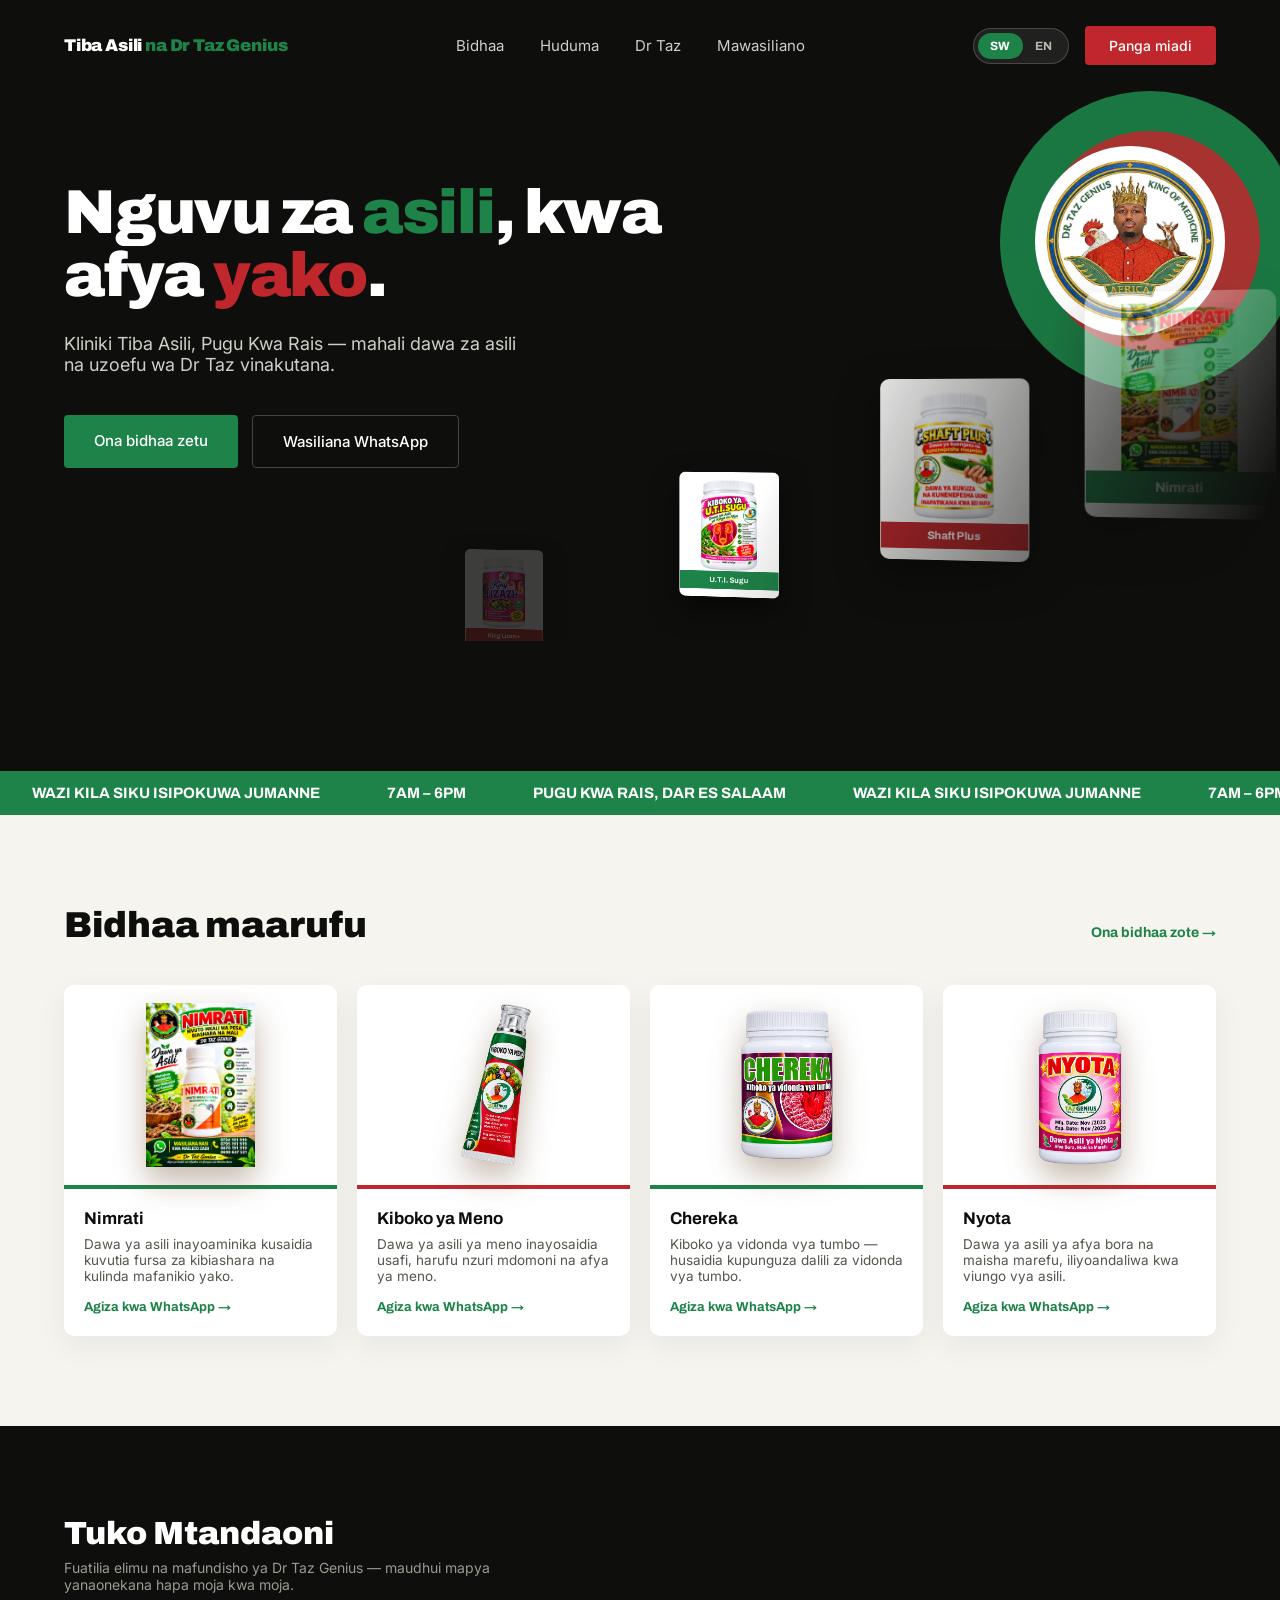
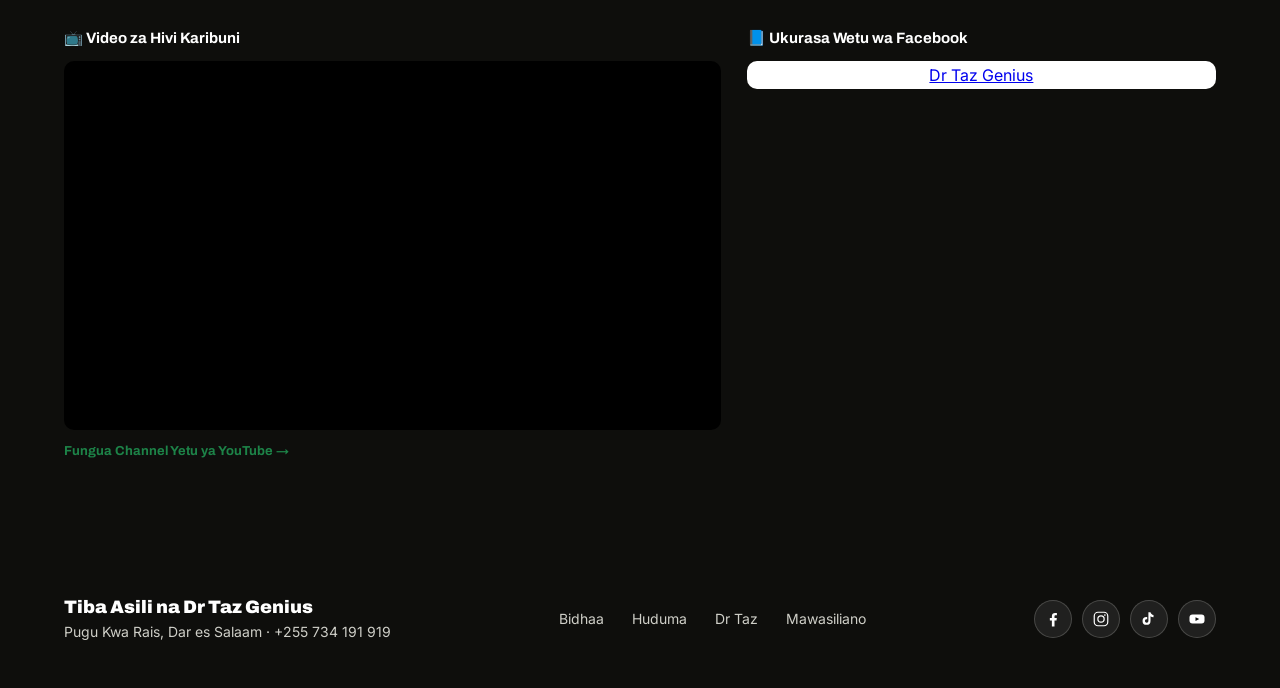
==== index.html @ a85a126b "Initial deploy: Dr Taz Genius website (5 pages, styles, product images)" ====
<!DOCTYPE html>
<html lang="en">
<head>
<meta charset="UTF-8">
<meta name="viewport" content="width=device-width, initial-scale=1.0">
<title>Dr Taz Genius — Kliniki Tiba Asili</title>
<link rel="preconnect" href="https://fonts.googleapis.com">
<link href="https://fonts.googleapis.com/css2?family=Archivo:wght@500;700;900&family=Inter:wght@400;500&display=swap" rel="stylesheet">
<link rel="stylesheet" href="style.css">
<style>

  .hero {
    background: var(--black);
    color: var(--white);
    padding: 90px 64px 110px;
    position: relative;
    overflow: hidden;
    min-height: 680px;
  }
  .hero-inner {
    max-width: 700px;
    position: relative;
    z-index: 2;
  }
  .hero h1 {
    font-family: 'Archivo', sans-serif;
    font-weight: 900;
    font-size: 62px;
    line-height: 1.02;
    letter-spacing: -0.02em;
  }
  .hero h1 .accent-green { color: var(--green); }
  .hero h1 .accent-red { color: var(--red); }
  .hero p.lede {
    font-size: 18px;
    color: #cfcfc8;
    margin: 26px 0 40px;
    max-width: 460px;
  }
  .hero-actions { display: flex; gap: 14px; }
  .hero-circle-green {
    position: absolute;
    right: -20px;
    top: 0px;
    width: 300px;
    height: 300px;
    background: var(--green);
    border-radius: 50%;
    opacity: 0.9;
    animation: headerDriftA 9s ease-in-out infinite;
  }
  .hero-circle-red {
    position: absolute;
    right: 20px;
    top: 40px;
    width: 220px;
    height: 220px;
    background: var(--red);
    border-radius: 50%;
    opacity: 0.85;
    z-index: 1;
    animation: headerDriftB 7s ease-in-out infinite;
  }
  .hero-logo {
    position: absolute;
    right: 55px;
    top: 55px;
    width: 190px;
    height: 190px;
    border-radius: 50%;
    overflow: hidden;
    z-index: 1;
    display: flex;
    align-items: center;
    justify-content: center;
    background: var(--white);
    animation: logoPulse 4.5s ease-in-out infinite;
  }
  .hero-logo img { width: 100%; height: 100%; object-fit: cover; }
  @keyframes logoPulse {
    0%, 100% { transform: scale(1); }
    50% { transform: scale(1.045); }
  }

  /* ---- coverflow product carousel: sweeps out from behind the logo ---- */
  .hero-carousel {
    position: absolute;
    z-index: 2;
    right: -40px;
    top: 90px;
    width: 92%;
    height: 460px;
    pointer-events: none;
    -webkit-mask-image: linear-gradient(115deg, black 0%, black 55%, transparent 92%);
    mask-image: linear-gradient(115deg, black 0%, black 55%, transparent 92%);
  }
  .hero-carousel__track { position: absolute; inset: 0; perspective: 1400px; pointer-events: none; }
  .p-card {
    position: absolute;
    top: 15%;
    left: 100%;
    width: 168px;
    height: 208px;
    border-radius: 10px;
    background: var(--white);
    border: 1px solid rgba(255,255,255,0.08);
    display: flex;
    flex-direction: column;
    align-items: center;
    justify-content: flex-start;
    overflow: hidden;
    box-shadow: 0 20px 46px rgba(0,0,0,0.5);
    will-change: transform, opacity;
    pointer-events: auto;
  }
  .p-card__img { width: 100%; height: 164px; object-fit: contain; padding: 10px 10px 0; }
  .p-card__label {
    width: 100%;
    font-family: 'Archivo', sans-serif;
    font-weight: 700;
    font-size: 12.5px;
    color: var(--white);
    text-align: center;
    padding: 8px 10px;
    background: var(--green);
  }
  .p-card:nth-child(even) .p-card__label { background: var(--red); }

  section.products { padding: 90px 64px; background: var(--paper); }
  .products-inner { max-width: 1200px; margin: 0 auto; }
  .products-head-row {
    display: flex;
    align-items: baseline;
    justify-content: space-between;
    margin-bottom: 40px;
  }
  section.products h2 {
    font-family: 'Archivo', sans-serif;
    font-weight: 900;
    font-size: 36px;
  }
  .view-all-link {
    font-family: 'Archivo', sans-serif;
    font-weight: 700;
    font-size: 14px;
    color: var(--green);
    text-decoration: none;
  }

  section.videos { padding: 90px 64px; background: var(--black); }
  .videos-inner { max-width: 1200px; margin: 0 auto; }
  .videos-head-row {
    display: flex;
    align-items: baseline;
    justify-content: space-between;
    margin-bottom: 36px;
    flex-wrap: wrap;
    gap: 10px;
  }
  section.videos h2 {
    font-family: 'Archivo', sans-serif;
    font-weight: 900;
    font-size: 32px;
    color: var(--white);
  }
  .videos-sub { font-size: 14px; color: #9a9a90; margin-top: 8px; max-width: 52ch; }
  .social-embed-grid {
    display: grid;
    grid-template-columns: 1.4fr 1fr;
    gap: 26px;
    align-items: start;
  }
  .social-embed-col h3 {
    font-family: 'Archivo', sans-serif;
    font-weight: 700;
    font-size: 15px;
    color: var(--white);
    margin-bottom: 14px;
    display: flex;
    align-items: center;
    gap: 8px;
  }
  .video-embed-wrap {
    position: relative;
    width: 100%;
    padding-top: 56.25%;
    border-radius: 10px;
    overflow: hidden;
    background: #000;
  }
  .video-embed-wrap iframe { position: absolute; inset: 0; width: 100%; height: 100%; border: 0; }
  .fb-embed-wrap {
    background: var(--white);
    border-radius: 10px;
    overflow: hidden;
    display: flex;
    justify-content: center;
    padding: 4px;
  }
  .video-channel-link {
    display: inline-flex;
    align-items: center;
    gap: 6px;
    font-family: 'Archivo', sans-serif;
    font-weight: 700;
    font-size: 13px;
    color: var(--green);
    text-decoration: none;
  }
  @media (max-width: 900px) {
    .social-embed-grid { grid-template-columns: 1fr; }
  }

</style>
</head>
<body>

<header>
  <div class="logo"><a href="index.html" style="color:inherit;text-decoration:none;">Tiba Asili <span>na Dr Taz Genius</span></a></div>
  <nav>
    <a href="products.html" data-i18n="navProducts">Bidhaa</a>
    <a href="services.html" data-i18n="navServices">Huduma</a>
    <a href="dr-taz.html" data-i18n="navDrTaz">Dr Taz</a>
    <a href="contact.html" data-i18n="navContact">Mawasiliano</a>
  </nav>
  <div class="header-right">
    <div class="lang-toggle" role="group" aria-label="Language">
      <button type="button" id="langSw" class="active" data-lang="sw">SW</button>
      <button type="button" id="langEn" data-lang="en">EN</button>
    </div>
    <a class="btn-book" href="contact.html" data-i18n="bookBtn">Panga miadi</a>
  </div>
</header>

<div id="fb-root"></div>
<script async defer crossorigin="anonymous" src="https://connect.facebook.net/en_US/sdk.js#xfbml=1&version=v19.0"></script>

<div class="hero">
  <div class="hero-circle-green"></div>
  <div class="hero-circle-red"></div>
  <div class="hero-logo"><img src="logo.jpg" alt="Dr Taz Genius logo"></div>
  <div class="hero-inner">
    <h1 data-i18n-html="heroTitle">Nguvu za <span class="accent-green">asili</span>, kwa afya <span class="accent-red">yako</span>.</h1>
    <p class="lede" data-i18n="heroLede">Kliniki Tiba Asili, Pugu Kwa Rais — mahali dawa za asili na uzoefu wa Dr Taz vinakutana.</p>
    <div class="hero-actions">
      <a class="btn-primary" href="products.html" data-i18n="heroPrimary">Ona bidhaa zetu</a>
      <a class="btn-outline" href="https://wa.me/255734191919" target="_blank" rel="noopener" data-i18n="heroOutline">Wasiliana WhatsApp</a>
    </div>
  </div>

  <div class="hero-carousel" id="heroCarousel">
    <div class="hero-carousel__track" id="heroCarouselTrack"></div>
  </div>
</div>

<div class="marquee">
  <span data-i18n="marqueeOpen">WAZI KILA SIKU ISIPOKUWA JUMANNE</span>
  <span>7AM – 6PM</span>
  <span>PUGU KWA RAIS, DAR ES SALAAM</span>
  <span data-i18n="marqueeOpen">WAZI KILA SIKU ISIPOKUWA JUMANNE</span>
  <span>7AM – 6PM</span>
</div>

<section class="products">
  <div class="products-inner">
    <div class="products-head-row">
      <h2 data-i18n="productsHeading">Bidhaa maarufu</h2>
      <a class="view-all-link" href="products.html" data-i18n="viewAll">Ona bidhaa zote →</a>
    </div>
    <div class="grid">
      <div class="product-tile">
        <div class="product-tile__media"><img src="nimrati.png" alt="Nimrati"></div>
        <div class="product-tile__body">
          <h3>Nimrati</h3>
          <p data-i18n="homeP1Desc">Dawa ya asili inayoaminika kusaidia kuvutia fursa za kibiashara na kulinda mafanikio yako.</p>
          <a class="order-link" href="https://wa.me/255734191919?text=Habari%2C%20ninapenda%20kuuliza%20kuhusu%20bidhaa%3A%20Nimrati" target="_blank" rel="noopener" data-i18n="orderBtn">Agiza kwa WhatsApp →</a>
        </div>
      </div>
      <div class="product-tile">
        <div class="product-tile__media"><img src="kiboko-ya-meno.png" alt="Kiboko ya Meno"></div>
        <div class="product-tile__body">
          <h3>Kiboko ya Meno</h3>
          <p data-i18n="homeP2Desc">Dawa ya asili ya meno inayosaidia usafi, harufu nzuri mdomoni na afya ya meno.</p>
          <a class="order-link" href="https://wa.me/255734191919?text=Habari%2C%20ninapenda%20kuuliza%20kuhusu%20bidhaa%3A%20Kiboko%20ya%20Meno" target="_blank" rel="noopener" data-i18n="orderBtn">Agiza kwa WhatsApp →</a>
        </div>
      </div>
      <div class="product-tile">
        <div class="product-tile__media"><img src="chereka.png" alt="Chereka"></div>
        <div class="product-tile__body">
          <h3>Chereka</h3>
          <p data-i18n="homeP3Desc">Kiboko ya vidonda vya tumbo — husaidia kupunguza dalili za vidonda vya tumbo.</p>
          <a class="order-link" href="https://wa.me/255734191919?text=Habari%2C%20ninapenda%20kuuliza%20kuhusu%20bidhaa%3A%20Chereka" target="_blank" rel="noopener" data-i18n="orderBtn">Agiza kwa WhatsApp →</a>
        </div>
      </div>
      <div class="product-tile">
        <div class="product-tile__media"><img src="nyota.png" alt="Nyota"></div>
        <div class="product-tile__body">
          <h3>Nyota</h3>
          <p data-i18n="homeP4Desc">Dawa ya asili ya afya bora na maisha marefu, iliyoandaliwa kwa viungo vya asili.</p>
          <a class="order-link" href="https://wa.me/255734191919?text=Habari%2C%20ninapenda%20kuuliza%20kuhusu%20bidhaa%3A%20Nyota" target="_blank" rel="noopener" data-i18n="orderBtn">Agiza kwa WhatsApp →</a>
        </div>
      </div>
    </div>
  </div>
</section>

<section class="videos">
  <div class="videos-inner">
    <div class="videos-head-row">
      <div>
        <h2 data-i18n="videosHeading">Tuko Mtandaoni</h2>
        <div class="videos-sub" data-i18n="videosSub">Fuatilia elimu na mafundisho ya Dr Taz Genius — maudhui mapya yanaonekana hapa moja kwa moja.</div>
      </div>
    </div>
    <div class="social-embed-grid">
      <div class="social-embed-col">
        <h3 data-i18n="videosYoutubeLabel">📺 Video za Hivi Karibuni</h3>
        <div class="video-embed-wrap">
          <iframe src="https://www.youtube.com/embed/videoseries?list=UUP5ewVcNYQH5MBKxqQzsrHQ" title="TAZ GENIUS TV — latest uploads" allow="accelerometer; autoplay; clipboard-write; encrypted-media; gyroscope; picture-in-picture" allowfullscreen loading="lazy"></iframe>
        </div>
        <a class="video-channel-link" href="https://youtube.com/@tazgeniusonlinetv-fq9ze" target="_blank" rel="noopener" data-i18n="videosChannelLink" style="margin-top:14px;">Fungua Channel Yetu ya YouTube →</a>
      </div>
      <div class="social-embed-col">
        <h3 data-i18n="videosFbLabel">📘 Ukurasa Wetu wa Facebook</h3>
        <div class="fb-embed-wrap">
          <div class="fb-page"
               data-href="https://www.facebook.com/drtazgenius"
               data-tabs="timeline"
               data-width="360"
               data-height="480"
               data-small-header="true"
               data-adapt-container-width="true"
               data-hide-cover="false"
               data-show-facepile="true">
            <blockquote cite="https://www.facebook.com/drtazgenius" class="fb-xfbml-parse-ignore">
              <a href="https://www.facebook.com/drtazgenius">Dr Taz Genius</a>
            </blockquote>
          </div>
        </div>
      </div>
    </div>
  </div>
</section>


<footer>
  <div class="foot-col">
    <div class="foot-logo">Tiba Asili na Dr Taz Genius</div>
    <div class="foot-address">Pugu Kwa Rais, Dar es Salaam · +255 734 191 919</div>
  </div>
  <nav class="foot-nav">
    <a href="products.html" data-i18n="navProducts">Bidhaa</a>
    <a href="services.html" data-i18n="navServices">Huduma</a>
    <a href="dr-taz.html" data-i18n="navDrTaz">Dr Taz</a>
    <a href="contact.html" data-i18n="navContact">Mawasiliano</a>
  </nav>
  <div class="foot-social">
    <a href="https://www.facebook.com/drtazgenius" target="_blank" rel="noopener" aria-label="facebook"><svg viewBox="0 0 24 24"><path d="M14 22v-8h2.7l.4-3.3H14V8.6c0-.95.26-1.6 1.63-1.6H17.2V4.1C16.9 4.07 15.9 4 14.7 4c-2.5 0-4.2 1.5-4.2 4.3v2.4H7.8V14h2.7v8z"/></svg></a>
    <a href="https://www.instagram.com/drtazgenius" target="_blank" rel="noopener" aria-label="instagram"><svg viewBox="0 0 24 24"><rect x="3" y="3" width="18" height="18" rx="5" fill="none" stroke="currentColor" stroke-width="1.6"/><circle cx="12" cy="12" r="4.2" fill="none" stroke="currentColor" stroke-width="1.6"/><circle cx="17.2" cy="6.8" r="1.1"/></svg></a>
    <a href="https://tiktok.com/@drtazgenius2" target="_blank" rel="noopener" aria-label="tiktok"><svg viewBox="0 0 24 24"><path d="M14 3c.4 2 2 3.4 4 3.6v3c-1.5 0-2.9-.4-4-1.2v6.1a5.3 5.3 0 1 1-5.3-5.3c.3 0 .6 0 .9.1v3.1a2.3 2.3 0 1 0 1.6 2.2V3z"/></svg></a>
    <a href="https://youtube.com/@tazgeniusonlinetv-fq9ze" target="_blank" rel="noopener" aria-label="youtube"><svg viewBox="0 0 24 24"><rect x="2" y="6" width="20" height="12" rx="4"/><path d="M10 9.5v5l5-2.5z" fill="#0E0E0C"/></svg></a>
  </div>
</footer>


<script>
(function(){
  var translations = {
    sw: {
      navProducts: 'Bidhaa',
      navServices: 'Huduma',
      navDrTaz: 'Dr Taz',
      navContact: 'Mawasiliano',
      bookBtn: 'Panga miadi',
      heroTitle: 'Nguvu za <span class="accent-green">asili</span>, kwa afya <span class="accent-red">yako</span>.',
      heroLede: 'Kliniki Tiba Asili, Pugu Kwa Rais — mahali dawa za asili na uzoefu wa Dr Taz vinakutana.',
      heroPrimary: 'Ona bidhaa zetu',
      heroOutline: 'Wasiliana WhatsApp',
      marqueeOpen: 'WAZI KILA SIKU ISIPOKUWA JUMANNE',
      productsHeading: 'Bidhaa maarufu',
      viewAll: 'Ona bidhaa zote →',
      homeP1Desc: 'Dawa ya asili inayoaminika kusaidia kuvutia fursa za kibiashara na kulinda mafanikio yako.',
      homeP2Desc: 'Dawa ya asili ya meno inayosaidia usafi, harufu nzuri mdomoni na afya ya meno.',
      homeP3Desc: 'Kiboko ya vidonda vya tumbo — husaidia kupunguza dalili za vidonda vya tumbo.',
      homeP4Desc: 'Dawa ya asili ya afya bora na maisha marefu, iliyoandaliwa kwa viungo vya asili.',
      orderBtn: 'Agiza kwa WhatsApp →',
      videosHeading: 'Tuko Mtandaoni',
      videosSub: 'Fuatilia elimu na mafundisho ya Dr Taz Genius — maudhui mapya yanaonekana hapa moja kwa moja.',
      videosYoutubeLabel: '📺 Video za Hivi Karibuni',
      videosFbLabel: '📘 Ukurasa Wetu wa Facebook',
      videosChannelLink: 'Fungua Channel Yetu ya YouTube →'
    },
    en: {
      navProducts: 'Products',
      navServices: 'Services',
      navDrTaz: 'Dr Taz',
      navContact: 'Contact',
      bookBtn: 'Book Appointment',
      heroTitle: 'The power of <span class="accent-green">nature</span>, for your <span class="accent-red">health</span>.',
      heroLede: "Kliniki Tiba Asili, Pugu Kwa Rais — where natural remedies meet Dr Taz's expertise.",
      heroPrimary: 'View Our Products',
      heroOutline: 'Chat on WhatsApp',
      marqueeOpen: 'OPEN DAILY EXCEPT TUESDAY',
      productsHeading: 'Popular Products',
      viewAll: 'View all products →',
      homeP1Desc: "A traditional remedy believed to help attract business opportunities and protect what you've built.",
      homeP2Desc: 'A natural dental gel that helps with cleanliness, fresh breath, and dental health.',
      homeP3Desc: 'Helps relieve stomach ulcer symptoms.',
      homeP4Desc: 'A natural wellness remedy for good health and longevity, prepared from traditional ingredients.',
      orderBtn: 'Order via WhatsApp →',
      videosHeading: 'Follow Us Online',
      videosSub: "Follow Dr Taz Genius's teachings and health tips — new content appears here automatically.",
      videosYoutubeLabel: '📺 Latest Videos',
      videosFbLabel: '📘 Our Facebook Page',
      videosChannelLink: 'Visit our YouTube channel →'
    }
  };

  var textNodes = document.querySelectorAll('[data-i18n]');
  var htmlNodes = document.querySelectorAll('[data-i18n-html]');
  var placeholderNodes = document.querySelectorAll('[data-i18n-placeholder]');
  var btnSw = document.getElementById('langSw');
  var btnEn = document.getElementById('langEn');

  function setLang(lang){
    var dict = translations[lang];
    textNodes.forEach(function(el){
      var key = el.getAttribute('data-i18n');
      if (dict[key] !== undefined) el.textContent = dict[key];
    });
    htmlNodes.forEach(function(el){
      var key = el.getAttribute('data-i18n-html');
      if (dict[key] !== undefined) el.innerHTML = dict[key];
    });
    placeholderNodes.forEach(function(el){
      var key = el.getAttribute('data-i18n-placeholder');
      if (dict[key] !== undefined) el.setAttribute('placeholder', dict[key]);
    });
    btnSw.classList.toggle('active', lang === 'sw');
    btnEn.classList.toggle('active', lang === 'en');
    document.documentElement.lang = lang;
    try { localStorage.setItem('tazgenius-lang', lang); } catch(e){}
  }

  btnSw.addEventListener('click', function(){ setLang('sw'); });
  btnEn.addEventListener('click', function(){ setLang('en'); });

  var saved = 'sw';
  try { saved = localStorage.getItem('tazgenius-lang') || 'sw'; } catch(e){}
  setLang(saved);
})();

(function(){
  var track = document.getElementById('heroCarouselTrack');
  var carousel = document.getElementById('heroCarousel');
  if (!track || !carousel) return;

  var products = [
    { img: 'nimrati.png',     label: 'Nimrati' },
    { img: 'shaft-plus.png',  label: 'Shaft Plus' },
    { img: 'uti-sugu.png',    label: 'U.T.I. Sugu' },
    { img: 'king-lizazi.png', label: 'King Lizazi+' }
  ];

  var N = products.length;
  var cards = products.map(function(p, i){
    var el = document.createElement('div');
    el.className = 'p-card';
    el.innerHTML = '<img class="p-card__img" src="' + p.img + '" alt="' + p.label + '"><div class="p-card__label">' + p.label + '</div>';
    track.appendChild(el);
    return { el: el, t: i / N };
  });

  function layout(t){
    var spreadPx = Math.min(carousel.clientWidth * 0.95, 900);
    var dropPx = 260;
    var baseOffsetX = -50;
    var translateX = baseOffsetX - t * spreadPx;
    var translateY = t * dropPx;
    var peak = 0.15, width = 0.45;
    var scale = 0.45 + 0.65 * Math.exp(-Math.pow((t - peak) / width, 2));
    var fadeIn = Math.min(1, t / 0.08);
    var fadeOut = t < 0.72 ? 1 : Math.max(0, 1 - (t - 0.72) / 0.28);
    var opacity = fadeIn * fadeOut;
    var z = Math.round(scale * 1000);
    var rotateY = -18 + t * 14;
    return { translateX: translateX, translateY: translateY, scale: scale, opacity: opacity, z: z, rotateY: rotateY };
  }

  var running = true;
  var last = performance.now();
  var speed = 0.00009;
  var prefersReduced = window.matchMedia('(prefers-reduced-motion: reduce)').matches;

  function frame(now){
    var dt = now - last;
    last = now;
    if (running && !prefersReduced){
      cards.forEach(function(c){ c.t = (c.t + speed * dt) % 1; });
    }
    cards.forEach(function(c){
      var s = layout(c.t);
      c.el.style.transform = 'translate(' + s.translateX + 'px, ' + s.translateY + 'px) scale(' + s.scale + ') rotateY(' + s.rotateY + 'deg)';
      c.el.style.opacity = s.opacity.toFixed(3);
      c.el.style.zIndex = s.z;
    });
    requestAnimationFrame(frame);
  }
  requestAnimationFrame(frame);

  track.addEventListener('mouseenter', function(){ running = false; });
  track.addEventListener('mouseleave', function(){ running = true; });

  var dragging = false, startX = 0, startTs = [];
  track.addEventListener('pointerdown', function(e){
    dragging = true; running = false; startX = e.clientX;
    startTs = cards.map(function(c){ return c.t; });
    track.setPointerCapture(e.pointerId);
  });
  track.addEventListener('pointermove', function(e){
    if (!dragging) return;
    var dx = e.clientX - startX;
    var spreadPx = Math.min(carousel.clientWidth * 0.95, 900);
    var dt = -(dx / spreadPx);
    cards.forEach(function(c, i){ c.t = ((startTs[i] + dt) % 1 + 1) % 1; });
  });
  ['pointerup', 'pointerleave', 'pointercancel'].forEach(function(evt){
    track.addEventListener(evt, function(){ dragging = false; running = true; });
  });
})();

</script>

</body>
</html>
---- style.css ----
:root {
    --black: #0E0E0C;
    --white: #FFFFFF;
    --green: #1D8348;
    --red: #C0272D;
    --paper: #F5F4EF;
  }
  * { box-sizing: border-box; margin: 0; padding: 0; }
  body {
    background: var(--white);
    color: var(--black);
    font-family: 'Inter', sans-serif;
  }
  header {
    display: flex;
    justify-content: space-between;
    align-items: center;
    padding: 26px 64px;
    background: var(--black);
  }
  .logo {
    font-family: 'Archivo', sans-serif;
    font-weight: 900;
    font-size: 17px;
    color: var(--white);
    letter-spacing: -0.01em;
    white-space: nowrap;
  }
  .logo span { color: var(--green); }
  nav { display: flex; gap: 36px; }
  nav a { color: #cfcfc8; text-decoration: none; font-size: 15px; }
  nav a.active { color: var(--white); }
  .btn-book {
    background: var(--red);
    color: var(--white);
    padding: 11px 24px;
    border-radius: 4px;
    text-decoration: none;
    font-size: 14px;
    font-weight: 500;
  }
  .header-right { display: flex; align-items: center; gap: 16px; }
  .lang-toggle {
    display: flex;
    align-items: center;
    background: rgba(255,255,255,0.08);
    border: 1px solid rgba(255,255,255,0.18);
    border-radius: 100px;
    padding: 4px;
    font-family: 'Archivo', sans-serif;
    font-weight: 700;
    font-size: 12px;
  }
  .lang-toggle button {
    border: none;
    background: transparent;
    color: #b9b9b0;
    padding: 6px 12px;
    border-radius: 100px;
    cursor: pointer;
    font-family: inherit;
    font-weight: 700;
    font-size: 12px;
    letter-spacing: 0.02em;
  }
  .lang-toggle button.active {
    background: var(--green);
    color: var(--white);
  }
  .btn-primary {
    background: var(--green);
    color: var(--white);
    padding: 16px 30px;
    border-radius: 4px;
    text-decoration: none;
    font-size: 15px;
    font-weight: 500;
    display: inline-block;
    border: none;
    cursor: pointer;
    font-family: inherit;
  }
  .btn-outline {
    border: 1.5px solid #444;
    color: var(--white);
    padding: 16px 30px;
    border-radius: 4px;
    text-decoration: none;
    font-size: 15px;
    font-weight: 500;
    display: inline-block;
  }
  .page-header {
    background: var(--black);
    color: var(--white);
    padding: 70px 64px 60px;
    position: relative;
    overflow: hidden;
  }
  .page-header::after {
    content: '';
    position: absolute;
    right: -60px;
    top: -60px;
    width: 260px;
    height: 260px;
    border-radius: 50%;
    background: var(--green);
    opacity: 0.85;
    animation: headerDriftA 9s ease-in-out infinite;
  }
  .page-header::before {
    content: '';
    position: absolute;
    right: 40px;
    top: 20px;
    width: 180px;
    height: 180px;
    border-radius: 50%;
    background: var(--red);
    opacity: 0.9;
    z-index: 1;
    animation: headerDriftB 7s ease-in-out infinite;
  }
  @keyframes headerDriftA {
    0%, 100% { transform: translate(0,0) scale(1); }
    50% { transform: translate(-24px, 18px) scale(1.08); }
  }
  @keyframes headerDriftB {
    0%, 100% { transform: translate(0,0) scale(1); }
    50% { transform: translate(18px, -14px) scale(0.92); }
  }
  .page-header-logo-badge {
    position: absolute;
    right: 40px;
    top: 20px;
    width: 180px;
    height: 180px;
    border-radius: 50%;
    overflow: hidden;
    z-index: 2;
    border: 3px solid rgba(255,255,255,0.18);
    animation: headerDriftB 7s ease-in-out infinite;
  }
  .page-header-logo-badge img {
    width: 100%;
    height: 100%;
    object-fit: cover;
  }
  .page-header-inner { position: relative; z-index: 2; max-width: 640px; }
  .page-eyebrow {
    font-family: 'Archivo', sans-serif;
    font-weight: 700;
    font-size: 13px;
    letter-spacing: 0.08em;
    color: #8fd6ab;
    margin-bottom: 14px;
    text-transform: uppercase;
  }
  .page-header h1 {
    font-family: 'Archivo', sans-serif;
    font-weight: 900;
    font-size: 44px;
    line-height: 1.05;
    letter-spacing: -0.01em;
    margin-bottom: 18px;
  }
  .page-header p {
    font-size: 17px;
    color: #cfcfc8;
    max-width: 46ch;
  }
  .marquee {
    background: var(--green);
    color: var(--white);
    padding: 14px 0;
    overflow: hidden;
    white-space: nowrap;
    font-family: 'Archivo', sans-serif;
    font-weight: 700;
    font-size: 15px;
  }
  .marquee span { padding: 0 32px; }
  footer {
    background: var(--black);
    color: var(--white);
    padding: 48px 64px;
    display: flex;
    justify-content: space-between;
    align-items: center;
    font-size: 14px;
    flex-wrap: wrap;
    gap: 20px;
  }
  footer .foot-logo { font-family: 'Archivo', sans-serif; font-weight: 900; font-size: 18px; margin-bottom: 6px; }
  footer .foot-address { color: #cfcfc8; }
  .foot-nav { display: flex; gap: 28px; }
  .foot-nav a { color: #cfcfc8; text-decoration: none; font-size: 14px; }
  .foot-nav a:hover { color: var(--white); }
  .foot-social { display: flex; gap: 10px; }
  .foot-social a {
    width: 38px;
    height: 38px;
    border-radius: 50%;
    background: rgba(255,255,255,0.08);
    border: 1px solid rgba(255,255,255,0.18);
    display: flex;
    align-items: center;
    justify-content: center;
    color: var(--white);
    text-decoration: none;
  }
  .foot-social a:hover { background: var(--green); border-color: var(--green); }
  .foot-social svg { width: 18px; height: 18px; fill: currentColor; }
  .grid {
    display: grid;
    grid-template-columns: repeat(4, 1fr);
    gap: 20px;
  }
  .card {
    background: var(--white);
    border-radius: 8px;
    padding: 28px 22px;
    border-left: 5px solid var(--green);
  }
  .card:nth-child(even) { border-left-color: var(--red); }
  .card h3 {
    font-family: 'Archivo', sans-serif;
    font-weight: 700;
    font-size: 18px;
    margin-bottom: 10px;
  }
  .card p { font-size: 14px; color: #55554d; }
  .product-tile {
    background: var(--white);
    border-radius: 10px;
    overflow: hidden;
    box-shadow: 0 10px 30px rgba(0,0,0,0.06);
    display: flex;
    flex-direction: column;
    position: relative;
    cursor: pointer;
    transition: transform 0.28s cubic-bezier(.2,.8,.2,1), box-shadow 0.28s ease;
    will-change: transform;
  }
  .product-tile:hover,
  .product-tile:focus-within {
    transform: scale(1.08) translateY(-6px);
    box-shadow: 0 26px 50px rgba(0,0,0,0.22);
    z-index: 20;
  }
  .product-tile__media {
    height: 200px;
    display: flex;
    align-items: center;
    justify-content: center;
    background: var(--white);
    padding: 18px;
  }
  .product-tile__media img {
    max-width: 100%;
    max-height: 100%;
    object-fit: contain;
    transition: transform 0.28s ease, filter 0.28s ease;
    filter: drop-shadow(0 14px 16px rgba(101, 67, 33, 0.38));
  }
  .product-tile:hover .product-tile__media img {
    transform: scale(1.06);
    filter: drop-shadow(0 20px 22px rgba(101, 67, 33, 0.48));
  }
  .product-tile__media--icon { background: var(--paper); }
  .product-tile__icon {
    width: 72px;
    height: 72px;
    border-radius: 50%;
    background: var(--green);
    color: var(--white);
    display: flex;
    align-items: center;
    justify-content: center;
    font-family: 'Archivo', sans-serif;
    font-weight: 900;
    font-size: 26px;
  }
  .product-tile:nth-child(even) .product-tile__icon { background: var(--red); }
  .product-tile__body {
    padding: 20px 20px 22px;
    border-top: 4px solid var(--green);
    flex: 1;
    display: flex;
    flex-direction: column;
  }
  .product-tile:nth-child(even) .product-tile__body { border-top-color: var(--red); }
  .product-tile h3 {
    font-family: 'Archivo', sans-serif;
    font-weight: 700;
    font-size: 17px;
    margin-bottom: 8px;
  }
  .product-tile p {
    font-size: 13.5px;
    color: #55554d;
    margin-bottom: 16px;
    flex: 1;
  }
  .order-link {
    display: inline-flex;
    align-items: center;
    gap: 6px;
    font-family: 'Archivo', sans-serif;
    font-size: 13px;
    font-weight: 700;
    color: var(--green);
    text-decoration: none;
  }
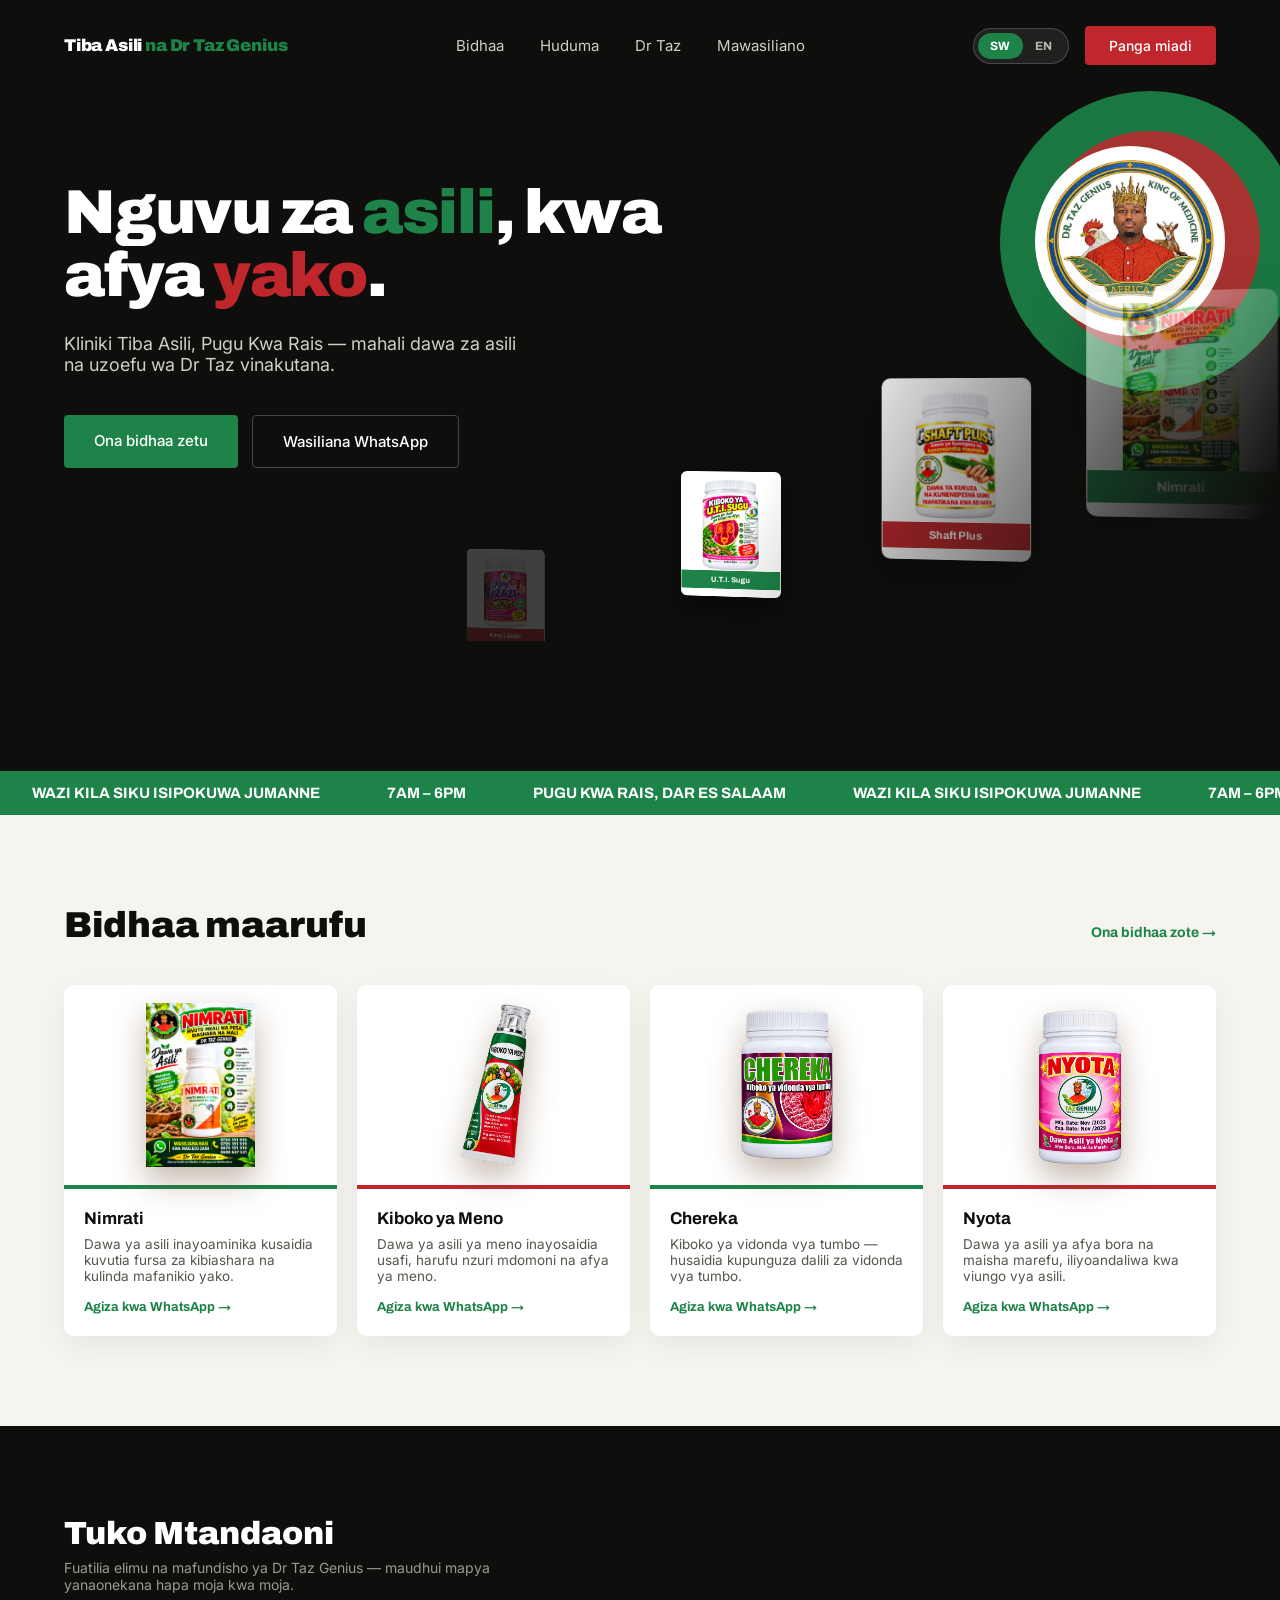
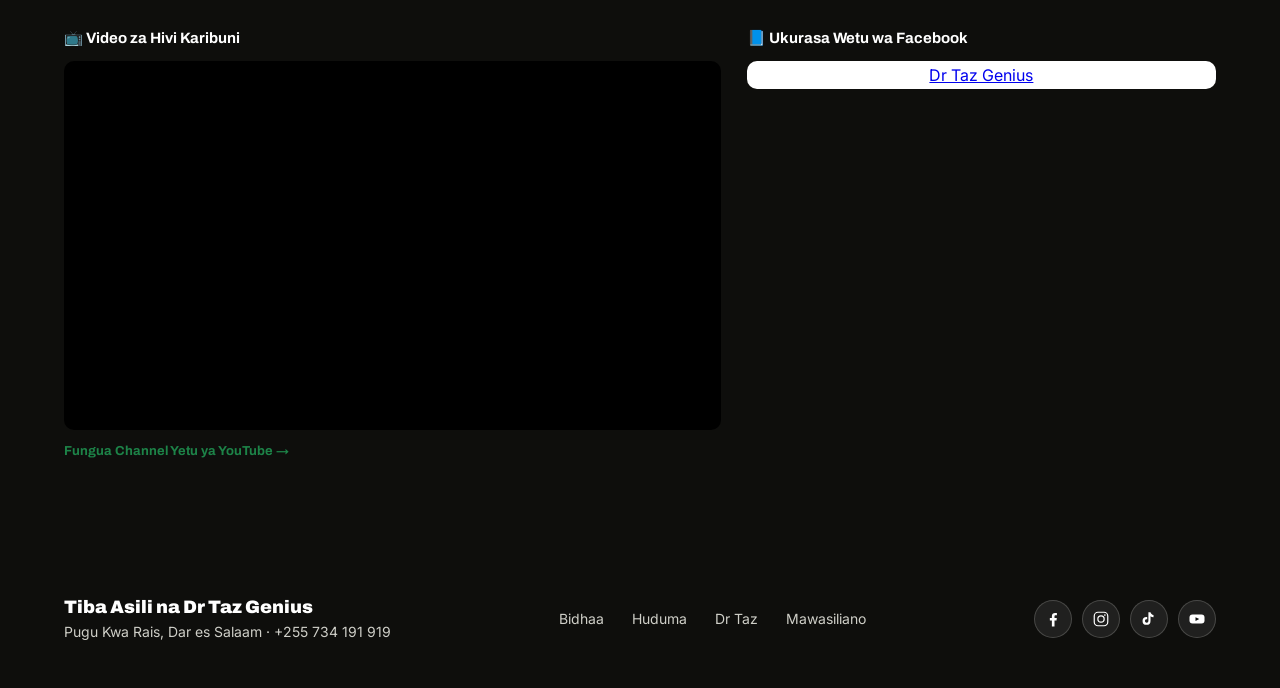
==== commit 93344d96: "Add favicon set and logo badge on products page hero" ====
--- a/index.html
+++ b/index.html
@@ -4,6 +4,13 @@
 <meta charset="UTF-8">
 <meta name="viewport" content="width=device-width, initial-scale=1.0">
 <title>Dr Taz Genius — Kliniki Tiba Asili</title>
+<link rel="icon" type="image/png" sizes="32x32" href="favicon-32x32.png">
+<link rel="icon" type="image/png" sizes="16x16" href="favicon-16x16.png">
+<link rel="icon" type="image/png" sizes="192x192" href="favicon-192.png">
+<link rel="apple-touch-icon" sizes="180x180" href="apple-touch-icon.png">
+<link rel="shortcut icon" href="favicon.ico">
+<link rel="icon" type="image/png" href="favicon.png">
+<link rel="apple-touch-icon" href="favicon.png">
 <link rel="preconnect" href="https://fonts.googleapis.com">
 <link href="https://fonts.googleapis.com/css2?family=Archivo:wght@500;700;900&family=Inter:wght@400;500&display=swap" rel="stylesheet">
 <link rel="stylesheet" href="style.css">
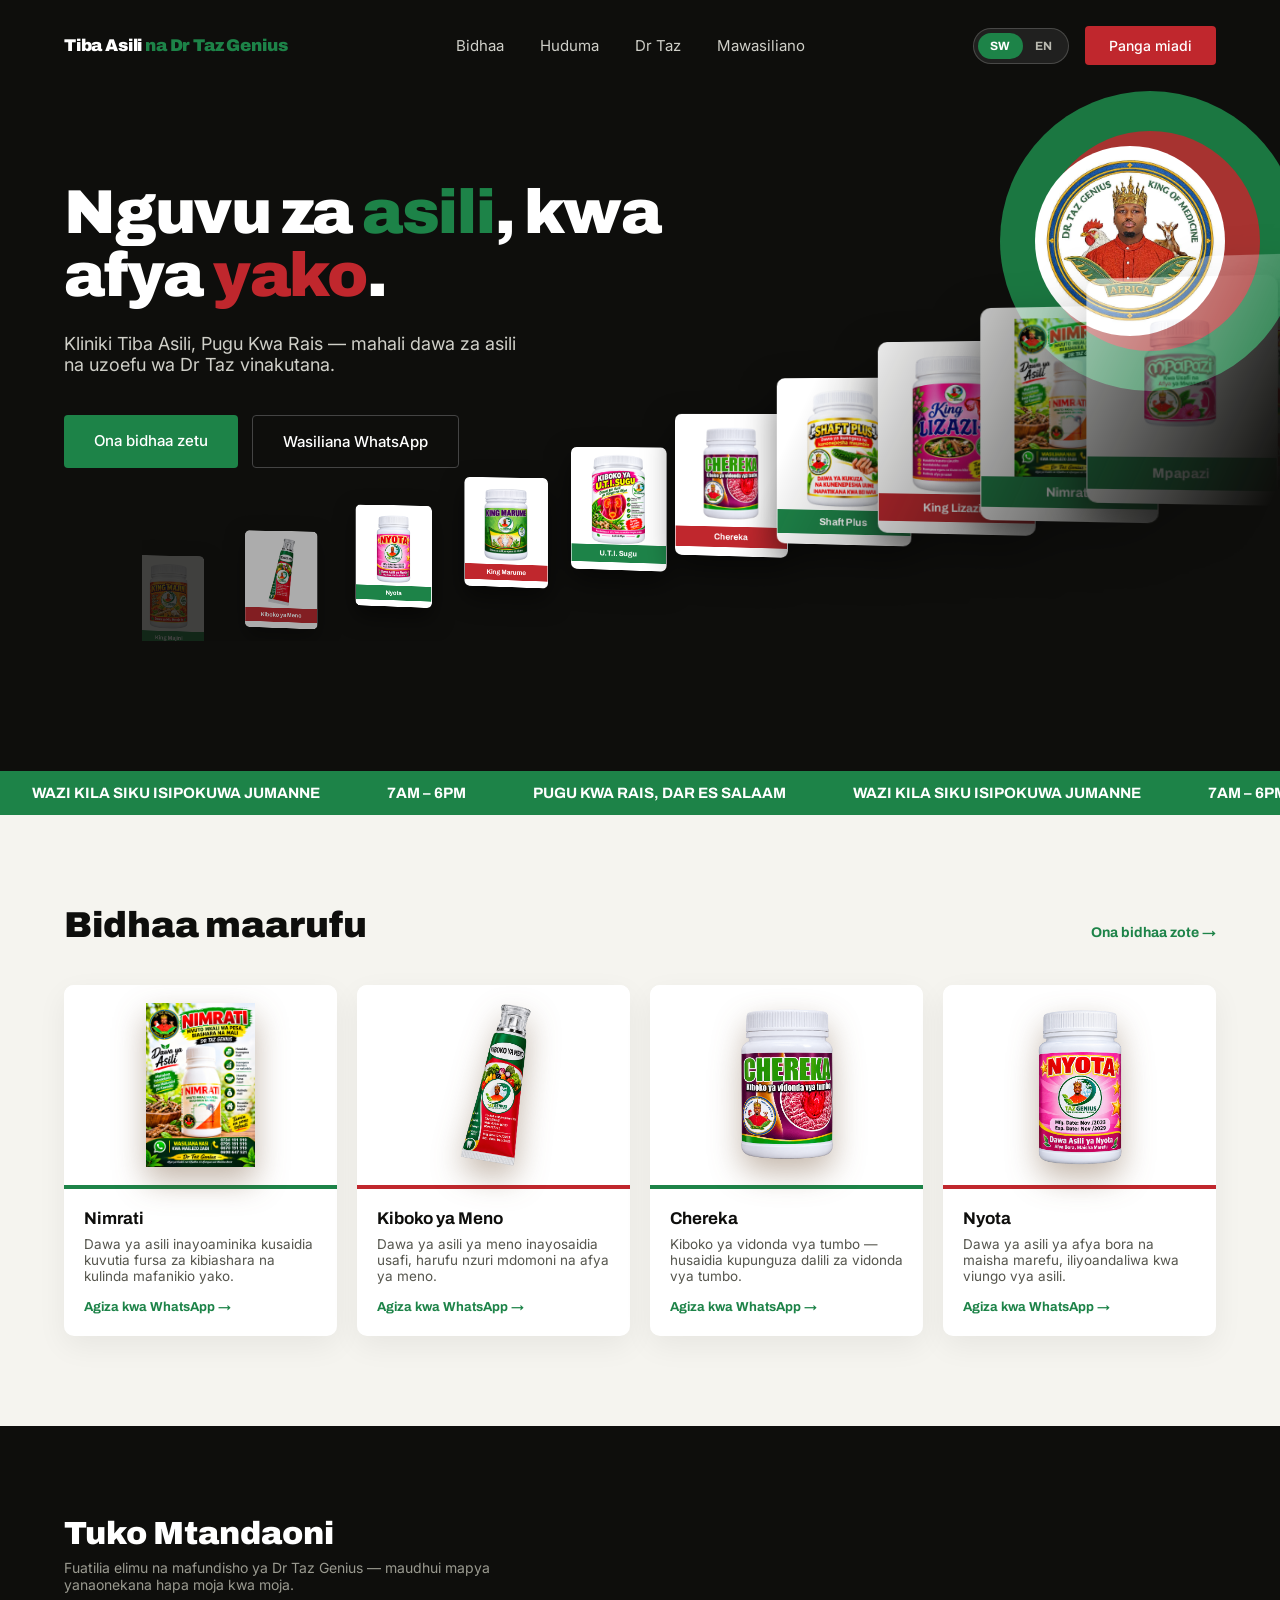
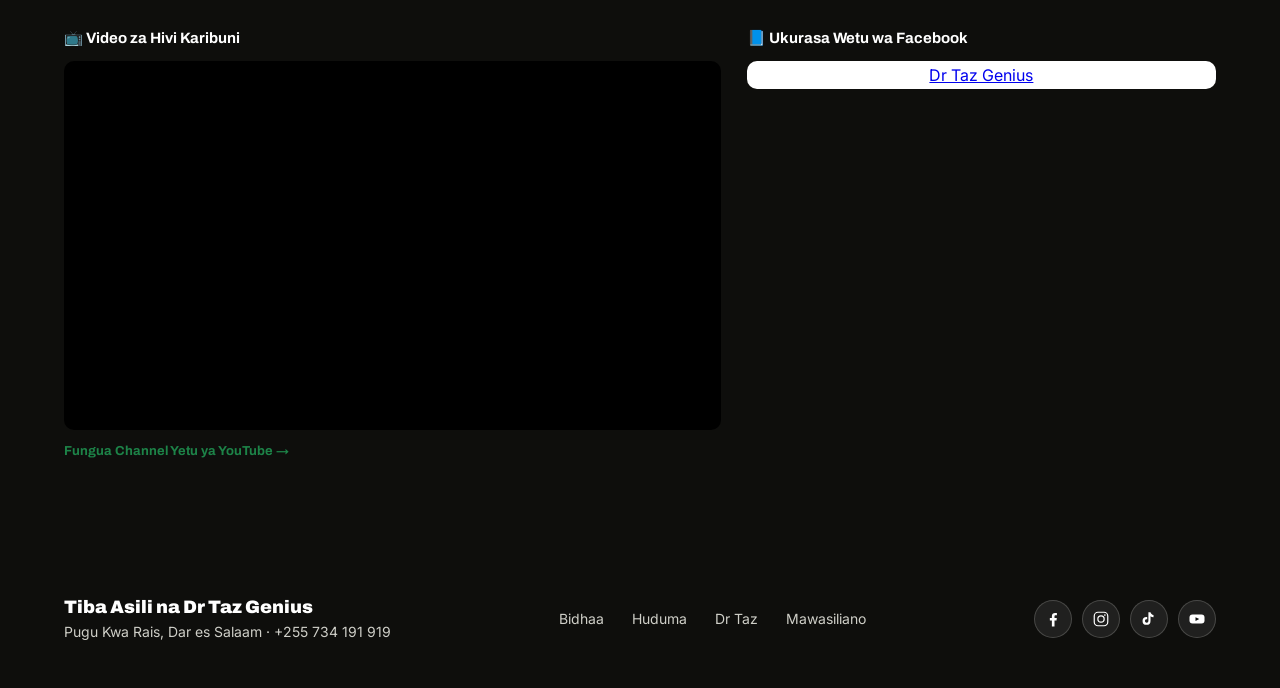
==== commit e303992d: "Clean URLs (drop .html from internal links), fix carousel width cap, expand product rotation to 11 i" ====
--- a/index.html
+++ b/index.html
@@ -9,8 +9,6 @@
 <link rel="icon" type="image/png" sizes="192x192" href="favicon-192.png">
 <link rel="apple-touch-icon" sizes="180x180" href="apple-touch-icon.png">
 <link rel="shortcut icon" href="favicon.ico">
-<link rel="icon" type="image/png" href="favicon.png">
-<link rel="apple-touch-icon" href="favicon.png">
 <link rel="preconnect" href="https://fonts.googleapis.com">
 <link href="https://fonts.googleapis.com/css2?family=Archivo:wght@500;700;900&family=Inter:wght@400;500&display=swap" rel="stylesheet">
 <link rel="stylesheet" href="style.css">
@@ -223,19 +221,19 @@
 <body>
 
 <header>
-  <div class="logo"><a href="index.html" style="color:inherit;text-decoration:none;">Tiba Asili <span>na Dr Taz Genius</span></a></div>
+  <div class="logo"><a href="/" style="color:inherit;text-decoration:none;">Tiba Asili <span>na Dr Taz Genius</span></a></div>
   <nav>
-    <a href="products.html" data-i18n="navProducts">Bidhaa</a>
-    <a href="services.html" data-i18n="navServices">Huduma</a>
-    <a href="dr-taz.html" data-i18n="navDrTaz">Dr Taz</a>
-    <a href="contact.html" data-i18n="navContact">Mawasiliano</a>
+    <a href="products" data-i18n="navProducts">Bidhaa</a>
+    <a href="services" data-i18n="navServices">Huduma</a>
+    <a href="dr-taz" data-i18n="navDrTaz">Dr Taz</a>
+    <a href="contact" data-i18n="navContact">Mawasiliano</a>
   </nav>
   <div class="header-right">
     <div class="lang-toggle" role="group" aria-label="Language">
       <button type="button" id="langSw" class="active" data-lang="sw">SW</button>
       <button type="button" id="langEn" data-lang="en">EN</button>
     </div>
-    <a class="btn-book" href="contact.html" data-i18n="bookBtn">Panga miadi</a>
+    <a class="btn-book" href="contact" data-i18n="bookBtn">Panga miadi</a>
   </div>
 </header>
 
@@ -250,7 +248,7 @@
     <h1 data-i18n-html="heroTitle">Nguvu za <span class="accent-green">asili</span>, kwa afya <span class="accent-red">yako</span>.</h1>
     <p class="lede" data-i18n="heroLede">Kliniki Tiba Asili, Pugu Kwa Rais — mahali dawa za asili na uzoefu wa Dr Taz vinakutana.</p>
     <div class="hero-actions">
-      <a class="btn-primary" href="products.html" data-i18n="heroPrimary">Ona bidhaa zetu</a>
+      <a class="btn-primary" href="products" data-i18n="heroPrimary">Ona bidhaa zetu</a>
       <a class="btn-outline" href="https://wa.me/255734191919" target="_blank" rel="noopener" data-i18n="heroOutline">Wasiliana WhatsApp</a>
     </div>
   </div>
@@ -272,7 +270,7 @@
   <div class="products-inner">
     <div class="products-head-row">
       <h2 data-i18n="productsHeading">Bidhaa maarufu</h2>
-      <a class="view-all-link" href="products.html" data-i18n="viewAll">Ona bidhaa zote →</a>
+      <a class="view-all-link" href="products" data-i18n="viewAll">Ona bidhaa zote →</a>
     </div>
     <div class="grid">
       <div class="product-tile">
@@ -356,10 +354,10 @@
     <div class="foot-address">Pugu Kwa Rais, Dar es Salaam · +255 734 191 919</div>
   </div>
   <nav class="foot-nav">
-    <a href="products.html" data-i18n="navProducts">Bidhaa</a>
-    <a href="services.html" data-i18n="navServices">Huduma</a>
-    <a href="dr-taz.html" data-i18n="navDrTaz">Dr Taz</a>
-    <a href="contact.html" data-i18n="navContact">Mawasiliano</a>
+    <a href="products" data-i18n="navProducts">Bidhaa</a>
+    <a href="services" data-i18n="navServices">Huduma</a>
+    <a href="dr-taz" data-i18n="navDrTaz">Dr Taz</a>
+    <a href="contact" data-i18n="navContact">Mawasiliano</a>
   </nav>
   <div class="foot-social">
     <a href="https://www.facebook.com/drtazgenius" target="_blank" rel="noopener" aria-label="facebook"><svg viewBox="0 0 24 24"><path d="M14 22v-8h2.7l.4-3.3H14V8.6c0-.95.26-1.6 1.63-1.6H17.2V4.1C16.9 4.07 15.9 4 14.7 4c-2.5 0-4.2 1.5-4.2 4.3v2.4H7.8V14h2.7v8z"/></svg></a>
@@ -463,10 +461,17 @@
   if (!track || !carousel) return;
 
   var products = [
-    { img: 'nimrati.png',     label: 'Nimrati' },
-    { img: 'shaft-plus.png',  label: 'Shaft Plus' },
-    { img: 'uti-sugu.png',    label: 'U.T.I. Sugu' },
-    { img: 'king-lizazi.png', label: 'King Lizazi+' }
+    { img: 'nimrati.png',        label: 'Nimrati' },
+    { img: 'king-lizazi.png',    label: 'King Lizazi+' },
+    { img: 'shaft-plus.png',     label: 'Shaft Plus' },
+    { img: 'chereka.png',        label: 'Chereka' },
+    { img: 'uti-sugu.png',       label: 'U.T.I. Sugu' },
+    { img: 'king-marume.png',    label: 'King Marume' },
+    { img: 'nyota.png',          label: 'Nyota' },
+    { img: 'kiboko-ya-meno.png', label: 'Kiboko ya Meno' },
+    { img: 'king-majini.png',    label: 'King Majini' },
+    { img: 'fyashu.png',         label: 'Fyashu' },
+    { img: 'mpapazi.png',        label: 'Mpapazi' }
   ];
 
   var N = products.length;
@@ -479,15 +484,15 @@
   });
 
   function layout(t){
-    var spreadPx = Math.min(carousel.clientWidth * 0.95, 900);
+    var spreadPx = carousel.clientWidth * 1.05;
     var dropPx = 260;
     var baseOffsetX = -50;
     var translateX = baseOffsetX - t * spreadPx;
     var translateY = t * dropPx;
-    var peak = 0.15, width = 0.45;
+    var peak = 0.1, width = 0.4;
     var scale = 0.45 + 0.65 * Math.exp(-Math.pow((t - peak) / width, 2));
-    var fadeIn = Math.min(1, t / 0.08);
-    var fadeOut = t < 0.72 ? 1 : Math.max(0, 1 - (t - 0.72) / 0.28);
+    var fadeIn = Math.min(1, t / 0.05);
+    var fadeOut = t < 0.8 ? 1 : Math.max(0, 1 - (t - 0.8) / 0.2);
     var opacity = fadeIn * fadeOut;
     var z = Math.round(scale * 1000);
     var rotateY = -18 + t * 14;
@@ -527,7 +532,7 @@
   track.addEventListener('pointermove', function(e){
     if (!dragging) return;
     var dx = e.clientX - startX;
-    var spreadPx = Math.min(carousel.clientWidth * 0.95, 900);
+    var spreadPx = carousel.clientWidth * 1.05;
     var dt = -(dx / spreadPx);
     cards.forEach(function(c, i){ c.t = ((startTs[i] + dt) % 1 + 1) % 1; });
   });
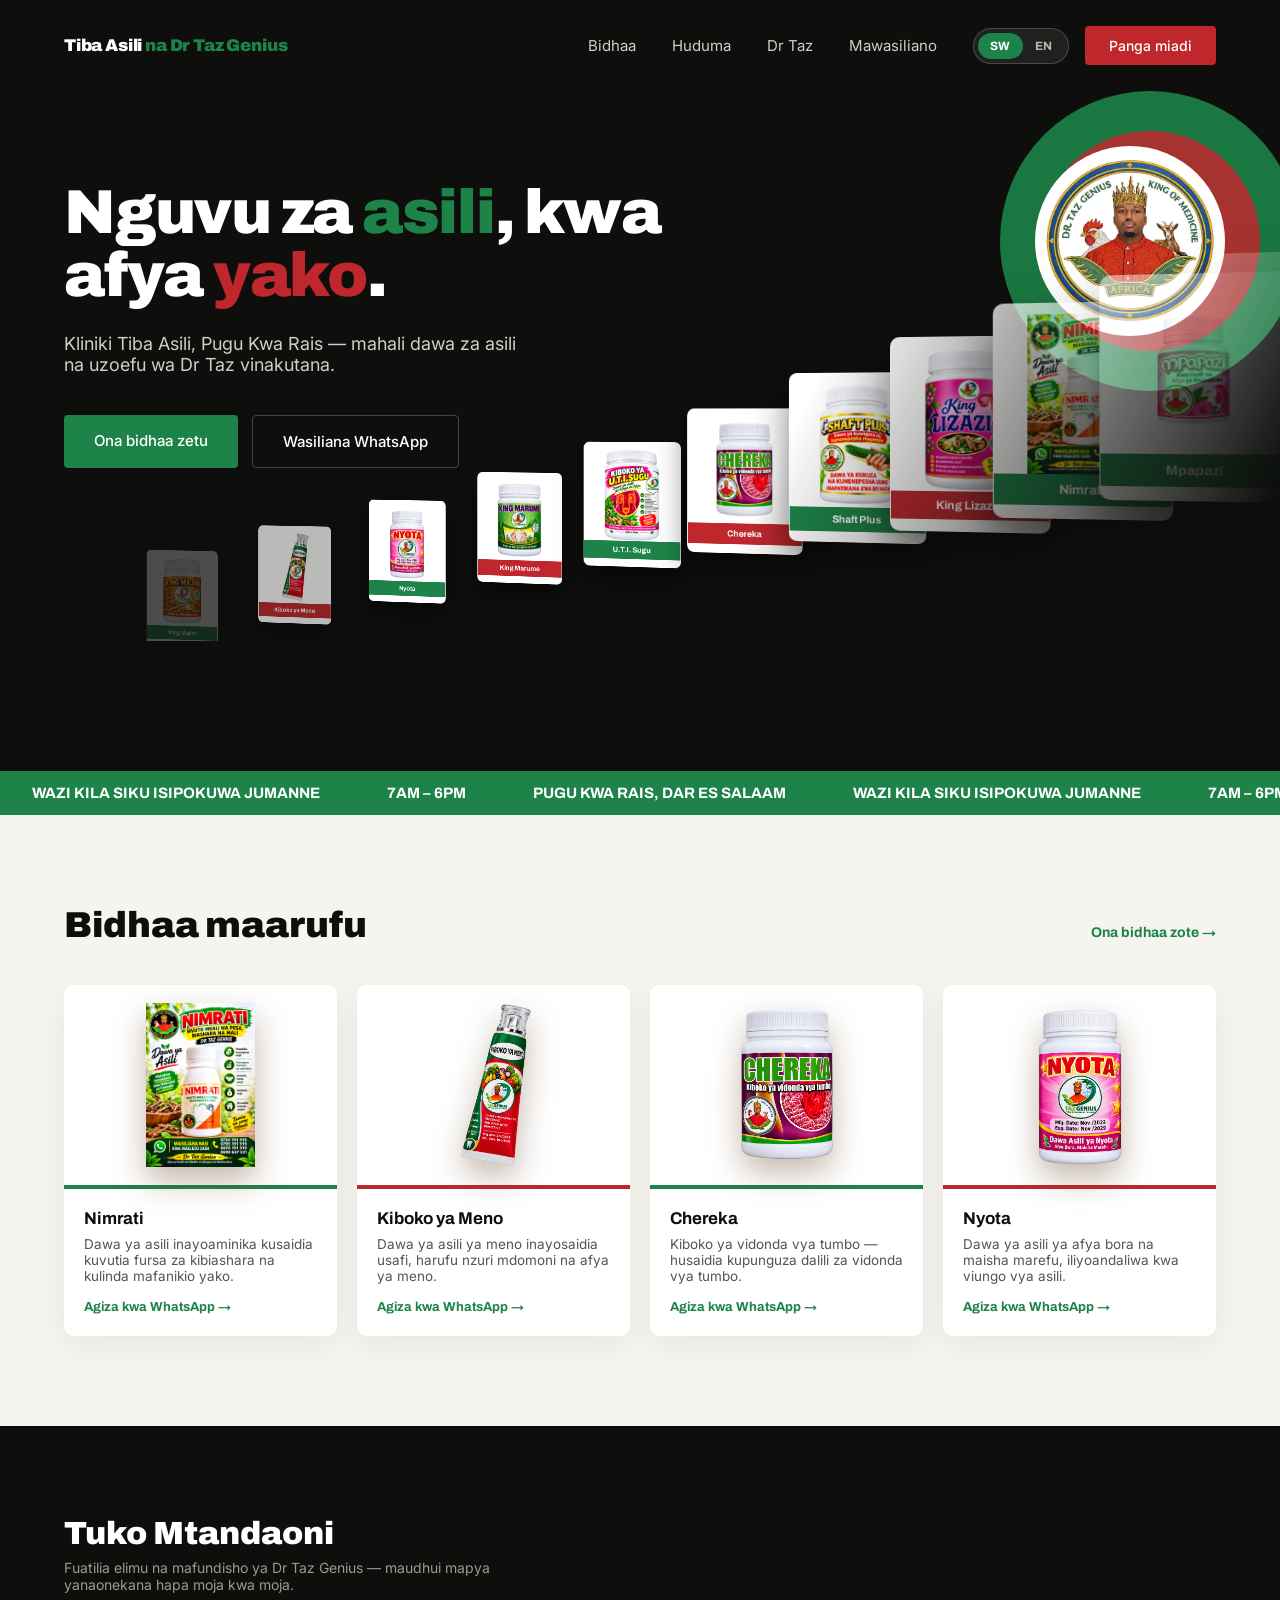
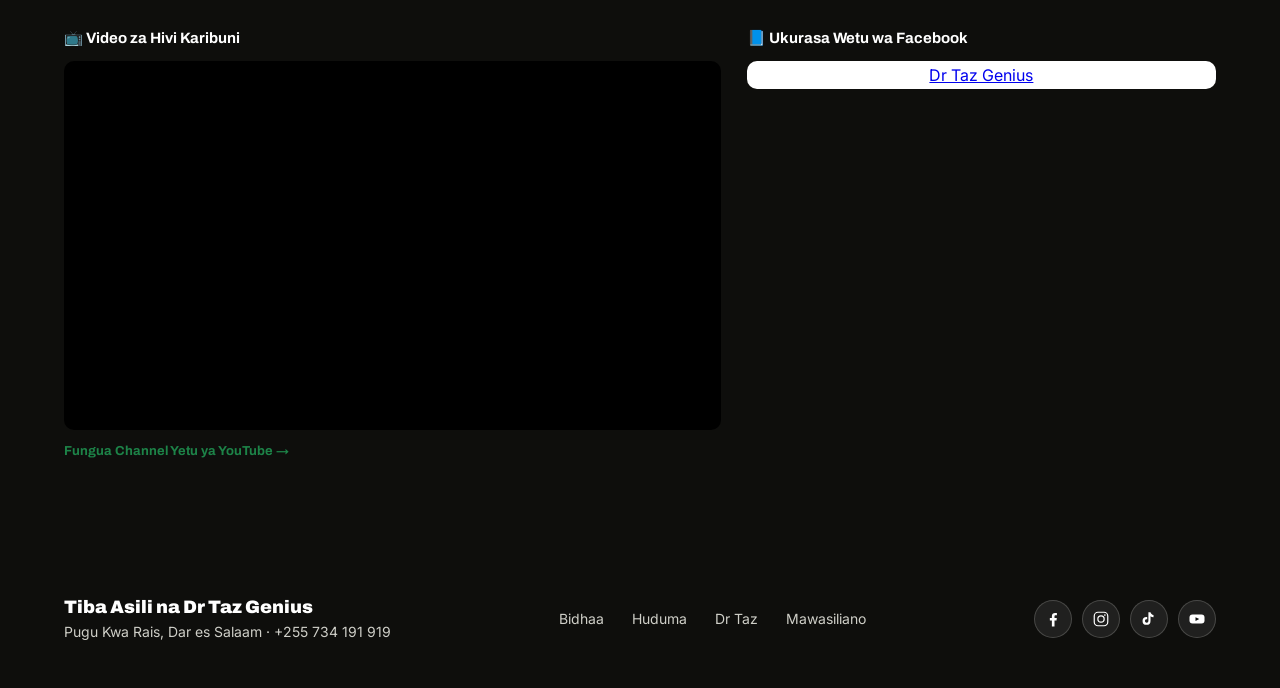
==== commit 9b91243a: "Add mobile/tablet responsive layouts (hamburger nav, stacking grids) and live visitor counter" ====
--- a/index.html
+++ b/index.html
@@ -216,24 +216,49 @@
     .social-embed-grid { grid-template-columns: 1fr; }
   }
 
+  @media (max-width: 860px) {
+    .hero { padding: 140px 20px 50px; min-height: 0; }
+    .hero h1 { font-size: 36px; }
+    .hero p.lede { font-size: 16px; }
+    .hero-actions { flex-wrap: wrap; }
+    .hero-circle-green { width: 170px; height: 170px; right: -30px; top: -20px; }
+    .hero-circle-red { width: 124px; height: 124px; right: 4px; top: 6px; }
+    .hero-logo { width: 108px; height: 108px; right: 18px; top: 22px; }
+    .hero-carousel { display: none; }
+    .products-head-row { flex-direction: column; align-items: flex-start; gap: 10px; }
+    section.videos { padding: 50px 20px; }
+  }
+
+  @media (max-width: 480px) {
+    .hero h1 { font-size: 30px; }
+    .hero-actions { flex-direction: column; align-items: stretch; }
+    .hero-actions .btn-primary,
+    .hero-actions .btn-outline { text-align: center; }
+  }
+
 </style>
 </head>
 <body>
 
 <header>
   <div class="logo"><a href="/" style="color:inherit;text-decoration:none;">Tiba Asili <span>na Dr Taz Genius</span></a></div>
-  <nav>
+  <button class="nav-toggle" id="navToggle" aria-label="Menu" aria-expanded="false">
+    <span></span><span></span><span></span>
+  </button>
+  <div class="nav-wrap" id="navWrap">
+    <nav>
     <a href="products" data-i18n="navProducts">Bidhaa</a>
     <a href="services" data-i18n="navServices">Huduma</a>
     <a href="dr-taz" data-i18n="navDrTaz">Dr Taz</a>
     <a href="contact" data-i18n="navContact">Mawasiliano</a>
-  </nav>
-  <div class="header-right">
-    <div class="lang-toggle" role="group" aria-label="Language">
-      <button type="button" id="langSw" class="active" data-lang="sw">SW</button>
-      <button type="button" id="langEn" data-lang="en">EN</button>
+    </nav>
+    <div class="header-right">
+      <div class="lang-toggle" role="group" aria-label="Language">
+        <button type="button" id="langSw" class="active" data-lang="sw">SW</button>
+        <button type="button" id="langEn" data-lang="en">EN</button>
+      </div>
+      <a class="btn-book" href="contact" data-i18n="bookBtn">Panga miadi</a>
     </div>
-    <a class="btn-book" href="contact" data-i18n="bookBtn">Panga miadi</a>
   </div>
 </header>
 
@@ -352,6 +377,9 @@
   <div class="foot-col">
     <div class="foot-logo">Tiba Asili na Dr Taz Genius</div>
     <div class="foot-address">Pugu Kwa Rais, Dar es Salaam · +255 734 191 919</div>
+    <div class="foot-visitors" id="visitorCounterRow" style="display:none;">
+      <span data-i18n="visitorsLabel">Wageni waliotembelea</span>: <span id="visitorCount">—</span>
+    </div>
   </div>
   <nav class="foot-nav">
     <a href="products" data-i18n="navProducts">Bidhaa</a>
@@ -377,6 +405,7 @@
       navDrTaz: 'Dr Taz',
       navContact: 'Mawasiliano',
       bookBtn: 'Panga miadi',
+      visitorsLabel: 'Wageni waliotembelea',
       heroTitle: 'Nguvu za <span class="accent-green">asili</span>, kwa afya <span class="accent-red">yako</span>.',
       heroLede: 'Kliniki Tiba Asili, Pugu Kwa Rais — mahali dawa za asili na uzoefu wa Dr Taz vinakutana.',
       heroPrimary: 'Ona bidhaa zetu',
@@ -401,6 +430,7 @@
       navDrTaz: 'Dr Taz',
       navContact: 'Contact',
       bookBtn: 'Book Appointment',
+      visitorsLabel: 'Visitors',
       heroTitle: 'The power of <span class="accent-green">nature</span>, for your <span class="accent-red">health</span>.',
       heroLede: "Kliniki Tiba Asili, Pugu Kwa Rais — where natural remedies meet Dr Taz's expertise.",
       heroPrimary: 'View Our Products',
@@ -456,6 +486,35 @@
 })();
 
 (function(){
+  var toggle = document.getElementById('navToggle');
+  var wrap = document.getElementById('navWrap');
+  if (!toggle || !wrap) return;
+  toggle.addEventListener('click', function(){
+    var open = wrap.classList.toggle('open');
+    toggle.setAttribute('aria-expanded', open ? 'true' : 'false');
+  });
+  wrap.querySelectorAll('a').forEach(function(a){
+    a.addEventListener('click', function(){ wrap.classList.remove('open'); });
+  });
+})();
+
+(function(){
+  var row = document.getElementById('visitorCounterRow');
+  var countEl = document.getElementById('visitorCount');
+  if (!row || !countEl) return;
+  fetch('https://hits-app.vercel.app/hits?url=https://drtazgenius.com&json')
+    .then(function(r){ return r.json(); })
+    .then(function(d){
+      var n = (d && (d.count || d.hits || d.value)) || null;
+      if (n) {
+        countEl.textContent = Number(n).toLocaleString();
+        row.style.display = 'block';
+      }
+    })
+    .catch(function(){ /* silently keep hidden if the counter service is unreachable */ });
+})();
+
+(function(){
   var track = document.getElementById('heroCarouselTrack');
   var carousel = document.getElementById('heroCarousel');
   if (!track || !carousel) return;
@@ -485,7 +544,7 @@
 
   function layout(t){
     var spreadPx = carousel.clientWidth * 1.05;
-    var dropPx = 260;
+    var dropPx = carousel.clientHeight * 0.56;
     var baseOffsetX = -50;
     var translateX = baseOffsetX - t * spreadPx;
     var translateY = t * dropPx;
--- a/style.css
+++ b/style.css
@@ -18,6 +18,8 @@
     align-items: center;
     padding: 26px 64px;
     background: var(--black);
+    position: relative;
+    flex-wrap: wrap;
   }
   .logo {
     font-family: 'Archivo', sans-serif;
@@ -41,6 +43,26 @@
     font-weight: 500;
   }
   .header-right { display: flex; align-items: center; gap: 16px; }
+  .nav-toggle {
+    display: none;
+    flex-direction: column;
+    justify-content: center;
+    gap: 5px;
+    width: 34px;
+    height: 34px;
+    background: transparent;
+    border: none;
+    cursor: pointer;
+    padding: 0;
+  }
+  .nav-toggle span {
+    display: block;
+    width: 100%;
+    height: 2px;
+    background: var(--white);
+    border-radius: 2px;
+  }
+  .nav-wrap { display: flex; align-items: center; gap: 36px; }
   .lang-toggle {
     display: flex;
     align-items: center;
@@ -195,6 +217,8 @@
   }
   footer .foot-logo { font-family: 'Archivo', sans-serif; font-weight: 900; font-size: 18px; margin-bottom: 6px; }
   footer .foot-address { color: #cfcfc8; }
+  .foot-visitors { margin-top: 8px; font-size: 12.5px; color: #8a8a80; }
+  .foot-visitors #visitorCount { color: var(--green); font-weight: 700; }
   .foot-nav { display: flex; gap: 28px; }
   .foot-nav a { color: #cfcfc8; text-decoration: none; font-size: 14px; }
   .foot-nav a:hover { color: var(--white); }
@@ -314,3 +338,70 @@
     color: var(--green);
     text-decoration: none;
   }
+
+  /* ================= RESPONSIVE ================= */
+  @media (max-width: 860px) {
+    header { padding: 18px 20px; }
+    .nav-toggle { display: flex; }
+    .nav-wrap {
+      display: none;
+      position: absolute;
+      top: 100%;
+      left: 0;
+      right: 0;
+      background: var(--black);
+      flex-direction: column;
+      align-items: stretch;
+      gap: 0;
+      padding: 6px 20px 24px;
+      border-top: 1px solid rgba(255,255,255,0.08);
+      box-shadow: 0 16px 30px rgba(0,0,0,0.4);
+      z-index: 50;
+    }
+    .nav-wrap.open { display: flex; }
+    .nav-wrap nav { flex-direction: column; gap: 0; width: 100%; }
+    .nav-wrap nav a {
+      padding: 14px 2px;
+      border-bottom: 1px solid rgba(255,255,255,0.07);
+      font-size: 16px;
+    }
+    .header-right {
+      flex-direction: column;
+      align-items: stretch;
+      gap: 12px;
+      margin-top: 16px;
+      width: 100%;
+    }
+    .lang-toggle { align-self: flex-start; }
+    .btn-book { text-align: center; }
+
+    .page-header { padding: 44px 24px 34px !important; text-align: left !important; }
+    .page-header-inner { margin: 0 !important; }
+    .page-header h1 { font-size: 32px !important; }
+    .page-header p { font-size: 15px !important; }
+    .page-header::after { width: 160px; height: 160px; right: -50px; top: -50px; }
+    .page-header::before,
+    .page-header-logo-badge {
+      width: 108px;
+      height: 108px;
+      right: 16px;
+      top: 16px;
+    }
+
+    .grid { grid-template-columns: repeat(2, 1fr) !important; gap: 14px !important; }
+    section.products, section.services, section.catalog { padding: 50px 20px !important; }
+
+    footer {
+      flex-direction: column;
+      align-items: flex-start;
+      padding: 40px 24px;
+      gap: 26px;
+    }
+    .foot-nav { flex-wrap: wrap; gap: 16px 24px; }
+  }
+
+  @media (max-width: 520px) {
+    .grid { grid-template-columns: 1fr !important; }
+    .logo { font-size: 15px; }
+    .btn-book { padding: 10px 18px; font-size: 13px; }
+  }
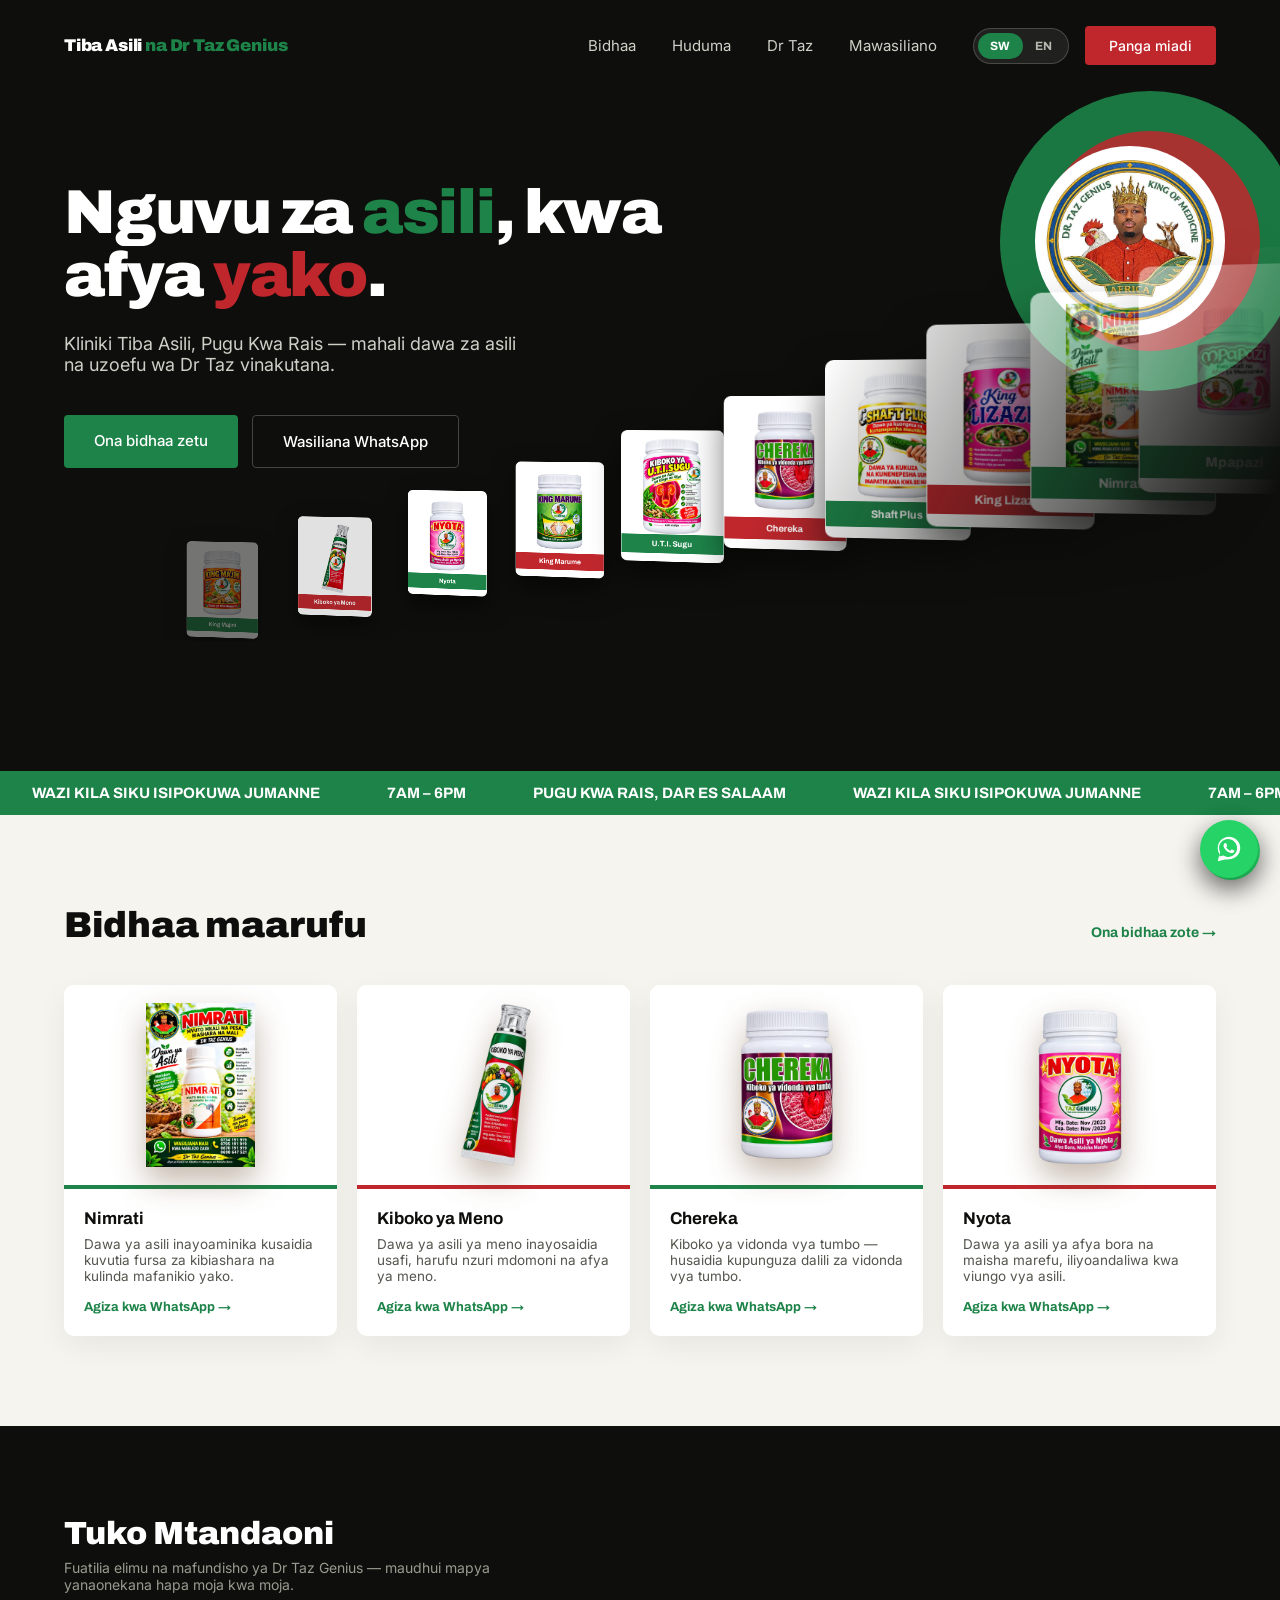
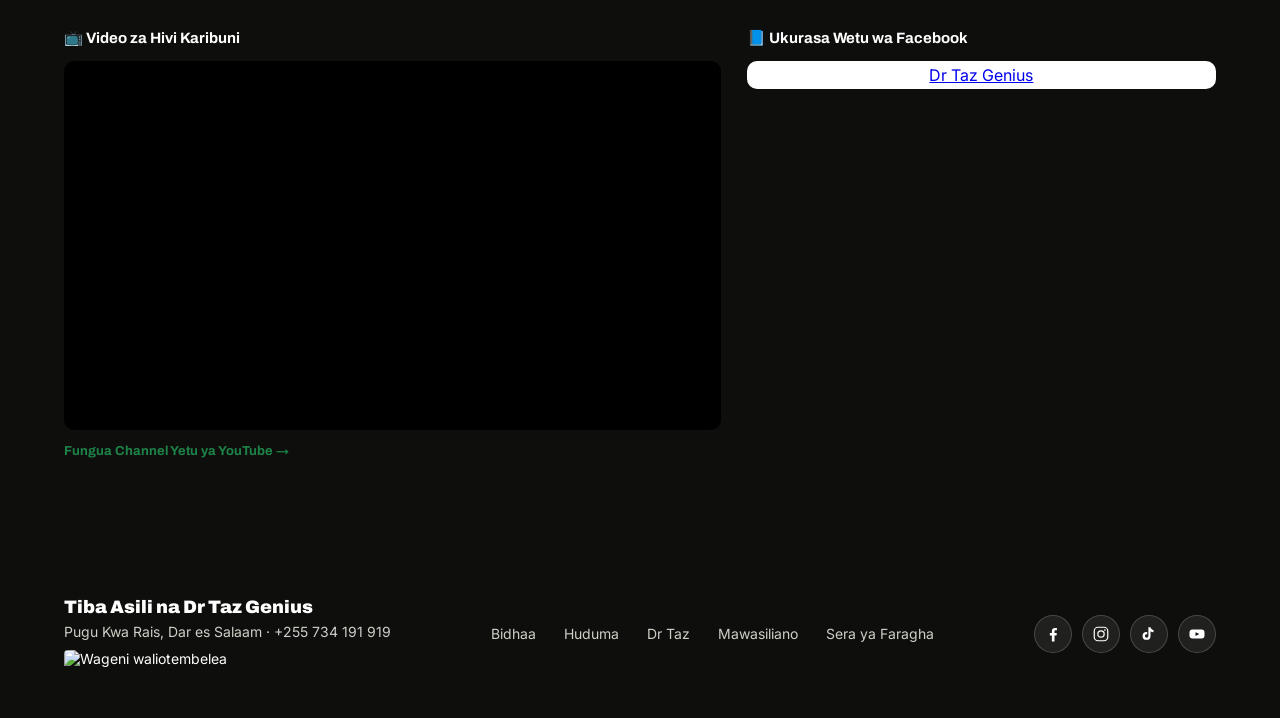
==== commit 57c3e42e: "Add floating WhatsApp button on every page" ====
--- a/index.html
+++ b/index.html
@@ -4,6 +4,22 @@
 <meta charset="UTF-8">
 <meta name="viewport" content="width=device-width, initial-scale=1.0">
 <title>Dr Taz Genius — Kliniki Tiba Asili</title>
+<meta name="description" content="Dawa za asili na huduma za afya kutoka Dr Taz Genius — Kliniki Tiba Asili, Pugu Kwa Rais, Dar es Salaam.">
+<link rel="canonical" href="https://drtazgenius.com">
+
+<meta property="og:type" content="website">
+<meta property="og:title" content="Dr Taz Genius — Kliniki Tiba Asili">
+<meta property="og:description" content="Dawa za asili na huduma za afya kutoka Dr Taz Genius — Kliniki Tiba Asili, Pugu Kwa Rais, Dar es Salaam.">
+<meta property="og:image" content="https://drtazgenius.com/logo.jpg">
+<meta property="og:url" content="https://drtazgenius.com">
+<meta property="og:site_name" content="Tiba Asili na Dr Taz Genius">
+<meta property="og:locale" content="sw_TZ">
+
+<meta name="twitter:card" content="summary_large_image">
+<meta name="twitter:title" content="Dr Taz Genius — Kliniki Tiba Asili">
+<meta name="twitter:description" content="Dawa za asili na huduma za afya kutoka Dr Taz Genius — Kliniki Tiba Asili, Pugu Kwa Rais, Dar es Salaam.">
+<meta name="twitter:image" content="https://drtazgenius.com/logo.jpg">
+
 <link rel="icon" type="image/png" sizes="32x32" href="favicon-32x32.png">
 <link rel="icon" type="image/png" sizes="16x16" href="favicon-16x16.png">
 <link rel="icon" type="image/png" sizes="192x192" href="favicon-192.png">
@@ -299,7 +315,7 @@
     </div>
     <div class="grid">
       <div class="product-tile">
-        <div class="product-tile__media"><img src="nimrati.png" alt="Nimrati"></div>
+        <div class="product-tile__media"><img src="nimrati.webp" alt="Nimrati"></div>
         <div class="product-tile__body">
           <h3>Nimrati</h3>
           <p data-i18n="homeP1Desc">Dawa ya asili inayoaminika kusaidia kuvutia fursa za kibiashara na kulinda mafanikio yako.</p>
@@ -307,7 +323,7 @@
         </div>
       </div>
       <div class="product-tile">
-        <div class="product-tile__media"><img src="kiboko-ya-meno.png" alt="Kiboko ya Meno"></div>
+        <div class="product-tile__media"><img src="kiboko-ya-meno.webp" alt="Kiboko ya Meno"></div>
         <div class="product-tile__body">
           <h3>Kiboko ya Meno</h3>
           <p data-i18n="homeP2Desc">Dawa ya asili ya meno inayosaidia usafi, harufu nzuri mdomoni na afya ya meno.</p>
@@ -315,7 +331,7 @@
         </div>
       </div>
       <div class="product-tile">
-        <div class="product-tile__media"><img src="chereka.png" alt="Chereka"></div>
+        <div class="product-tile__media"><img src="chereka.webp" alt="Chereka"></div>
         <div class="product-tile__body">
           <h3>Chereka</h3>
           <p data-i18n="homeP3Desc">Kiboko ya vidonda vya tumbo — husaidia kupunguza dalili za vidonda vya tumbo.</p>
@@ -323,7 +339,7 @@
         </div>
       </div>
       <div class="product-tile">
-        <div class="product-tile__media"><img src="nyota.png" alt="Nyota"></div>
+        <div class="product-tile__media"><img src="nyota.webp" alt="Nyota"></div>
         <div class="product-tile__body">
           <h3>Nyota</h3>
           <p data-i18n="homeP4Desc">Dawa ya asili ya afya bora na maisha marefu, iliyoandaliwa kwa viungo vya asili.</p>
@@ -377,8 +393,8 @@
   <div class="foot-col">
     <div class="foot-logo">Tiba Asili na Dr Taz Genius</div>
     <div class="foot-address">Pugu Kwa Rais, Dar es Salaam · +255 734 191 919</div>
-    <div class="foot-visitors" id="visitorCounterRow" style="display:none;">
-      <span data-i18n="visitorsLabel">Wageni waliotembelea</span>: <span id="visitorCount">—</span>
+    <div class="foot-visitors">
+      <img src="https://hits-app.vercel.app/hits?url=https://drtazgenius.com&label=Wageni&bgLeft=0E0E0C&bgRight=1D8348&color=FFFFFF&border=round" alt="Wageni waliotembelea" loading="lazy">
     </div>
   </div>
   <nav class="foot-nav">
@@ -386,6 +402,7 @@
     <a href="services" data-i18n="navServices">Huduma</a>
     <a href="dr-taz" data-i18n="navDrTaz">Dr Taz</a>
     <a href="contact" data-i18n="navContact">Mawasiliano</a>
+    <a href="https://privacy.drtazgenius.com" target="_blank" rel="noopener" data-i18n="navPrivacy">Sera ya Faragha</a>
   </nav>
   <div class="foot-social">
     <a href="https://www.facebook.com/drtazgenius" target="_blank" rel="noopener" aria-label="facebook"><svg viewBox="0 0 24 24"><path d="M14 22v-8h2.7l.4-3.3H14V8.6c0-.95.26-1.6 1.63-1.6H17.2V4.1C16.9 4.07 15.9 4 14.7 4c-2.5 0-4.2 1.5-4.2 4.3v2.4H7.8V14h2.7v8z"/></svg></a>
@@ -394,6 +411,14 @@
     <a href="https://youtube.com/@tazgeniusonlinetv-fq9ze" target="_blank" rel="noopener" aria-label="youtube"><svg viewBox="0 0 24 24"><rect x="2" y="6" width="20" height="12" rx="4"/><path d="M10 9.5v5l5-2.5z" fill="#0E0E0C"/></svg></a>
   </div>
 </footer>
+
+<a class="whatsapp-float" href="https://wa.me/255734191919?text=Habari%2C%20ninapenda%20kuuliza%20kuhusu%20bidhaa%20na%20huduma%20zenu" target="_blank" rel="noopener" aria-label="WhatsApp">
+  <svg viewBox="0 0 32 32"><path d="M16 3C9 3 3.3 8.6 3.3 15.6c0 2.4.7 4.7 1.9 6.7L3 29l6.9-2.1c1.9 1 4 1.6 6.1 1.6 7 0 12.7-5.6 12.7-12.6C28.7 8.6 23 3 16 3zm0 22.9c-1.9 0-3.8-.5-5.4-1.5l-.4-.2-4.1 1.2 1.2-4-.3-.4c-1.1-1.7-1.7-3.7-1.7-5.8 0-5.9 4.8-10.7 10.8-10.7 2.9 0 5.6 1.1 7.6 3.2 2 2 3.2 4.7 3.2 7.6 0 5.9-4.9 10.6-10.8 10.6zm5.9-8c-.3-.2-1.9-1-2.2-1.1-.3-.1-.5-.2-.7.2-.2.3-.8 1.1-1 1.3-.2.2-.4.2-.7.1-.3-.2-1.4-.5-2.6-1.6-1-.9-1.6-2-1.8-2.3-.2-.3 0-.5.1-.7.1-.1.3-.4.5-.5.1-.2.2-.3.3-.5.1-.2 0-.4 0-.5-.1-.2-.7-1.7-1-2.3-.2-.6-.5-.5-.7-.5h-.6c-.2 0-.5.1-.8.4-.3.3-1 1-1 2.4s1.1 2.8 1.2 3c.1.2 2.2 3.4 5.3 4.7.7.3 1.3.5 1.8.7.8.2 1.4.2 2 .1.6-.1 1.9-.8 2.2-1.5.3-.7.3-1.3.2-1.5-.1-.1-.3-.2-.6-.4z"/></svg>
+</a>
+
+<a class="whatsapp-fab" href="https://wa.me/255734191919" target="_blank" rel="noopener" aria-label="Chat on WhatsApp">
+  <svg viewBox="0 0 32 32" xmlns="http://www.w3.org/2000/svg"><path d="M16.004 3C9.376 3 4 8.373 4 15c0 2.36.687 4.56 1.87 6.41L4 29l7.79-1.83A11.94 11.94 0 0 0 16 27c6.627 0 12-5.373 12-12S22.63 3 16.004 3zm0 21.6c-2 0-3.86-.55-5.46-1.5l-.39-.23-4.62 1.09 1.11-4.5-.25-.4A9.55 9.55 0 0 1 5.4 15c0-5.3 4.3-9.6 9.6-9.6 5.3 0 9.6 4.3 9.6 9.6 0 5.3-4.3 9.6-9.6 9.6zm5.27-7.19c-.29-.14-1.7-.84-1.96-.93-.26-.1-.46-.14-.65.14-.19.29-.75.93-.92 1.12-.17.19-.34.22-.63.07-.29-.14-1.22-.45-2.32-1.43-.86-.77-1.44-1.71-1.61-2-.17-.29-.02-.44.13-.59.13-.13.29-.34.43-.5.14-.17.19-.29.29-.48.1-.19.05-.36-.02-.5-.07-.14-.65-1.57-.89-2.15-.23-.56-.47-.48-.65-.49-.17-.01-.36-.01-.55-.01-.19 0-.5.07-.76.36-.26.29-1 .98-1 2.38 0 1.4 1.02 2.76 1.16 2.95.14.19 2 3.06 4.85 4.29.68.29 1.21.47 1.62.6.68.22 1.3.19 1.79.11.55-.08 1.7-.69 1.94-1.36.24-.67.24-1.24.17-1.36-.07-.12-.26-.19-.55-.33z"/></svg>
+</a>
 
 
 <script>
@@ -405,7 +430,7 @@
       navDrTaz: 'Dr Taz',
       navContact: 'Mawasiliano',
       bookBtn: 'Panga miadi',
-      visitorsLabel: 'Wageni waliotembelea',
+      navPrivacy: 'Sera ya Faragha',
       heroTitle: 'Nguvu za <span class="accent-green">asili</span>, kwa afya <span class="accent-red">yako</span>.',
       heroLede: 'Kliniki Tiba Asili, Pugu Kwa Rais — mahali dawa za asili na uzoefu wa Dr Taz vinakutana.',
       heroPrimary: 'Ona bidhaa zetu',
@@ -430,7 +455,7 @@
       navDrTaz: 'Dr Taz',
       navContact: 'Contact',
       bookBtn: 'Book Appointment',
-      visitorsLabel: 'Visitors',
+      navPrivacy: 'Privacy Policy',
       heroTitle: 'The power of <span class="accent-green">nature</span>, for your <span class="accent-red">health</span>.',
       heroLede: "Kliniki Tiba Asili, Pugu Kwa Rais — where natural remedies meet Dr Taz's expertise.",
       heroPrimary: 'View Our Products',
@@ -499,38 +524,22 @@
 })();
 
 (function(){
-  var row = document.getElementById('visitorCounterRow');
-  var countEl = document.getElementById('visitorCount');
-  if (!row || !countEl) return;
-  fetch('https://hits-app.vercel.app/hits?url=https://drtazgenius.com&json')
-    .then(function(r){ return r.json(); })
-    .then(function(d){
-      var n = (d && (d.count || d.hits || d.value)) || null;
-      if (n) {
-        countEl.textContent = Number(n).toLocaleString();
-        row.style.display = 'block';
-      }
-    })
-    .catch(function(){ /* silently keep hidden if the counter service is unreachable */ });
-})();
-
-(function(){
   var track = document.getElementById('heroCarouselTrack');
   var carousel = document.getElementById('heroCarousel');
   if (!track || !carousel) return;
 
   var products = [
-    { img: 'nimrati.png',        label: 'Nimrati' },
-    { img: 'king-lizazi.png',    label: 'King Lizazi+' },
-    { img: 'shaft-plus.png',     label: 'Shaft Plus' },
-    { img: 'chereka.png',        label: 'Chereka' },
-    { img: 'uti-sugu.png',       label: 'U.T.I. Sugu' },
-    { img: 'king-marume.png',    label: 'King Marume' },
-    { img: 'nyota.png',          label: 'Nyota' },
-    { img: 'kiboko-ya-meno.png', label: 'Kiboko ya Meno' },
-    { img: 'king-majini.png',    label: 'King Majini' },
-    { img: 'fyashu.png',         label: 'Fyashu' },
-    { img: 'mpapazi.png',        label: 'Mpapazi' }
+    { img: 'nimrati.webp',        label: 'Nimrati' },
+    { img: 'king-lizazi.webp',    label: 'King Lizazi+' },
+    { img: 'shaft-plus.webp',     label: 'Shaft Plus' },
+    { img: 'chereka.webp',        label: 'Chereka' },
+    { img: 'uti-sugu.webp',       label: 'U.T.I. Sugu' },
+    { img: 'king-marume.webp',    label: 'King Marume' },
+    { img: 'nyota.webp',          label: 'Nyota' },
+    { img: 'kiboko-ya-meno.webp', label: 'Kiboko ya Meno' },
+    { img: 'king-majini.webp',    label: 'King Majini' },
+    { img: 'fyashu.webp',         label: 'Fyashu' },
+    { img: 'mpapazi.webp',        label: 'Mpapazi' }
   ];
 
   var N = products.length;
--- a/style.css
+++ b/style.css
@@ -217,8 +217,29 @@
   }
   footer .foot-logo { font-family: 'Archivo', sans-serif; font-weight: 900; font-size: 18px; margin-bottom: 6px; }
   footer .foot-address { color: #cfcfc8; }
-  .foot-visitors { margin-top: 8px; font-size: 12.5px; color: #8a8a80; }
-  .foot-visitors #visitorCount { color: var(--green); font-weight: 700; }
+  .foot-visitors { margin-top: 10px; }
+  .foot-visitors img { display: block; height: 20px; border-radius: 4px; }
+  .whatsapp-float {
+    position: fixed;
+    right: 20px;
+    bottom: 20px;
+    width: 58px;
+    height: 58px;
+    border-radius: 50%;
+    background: #25D366;
+    display: flex;
+    align-items: center;
+    justify-content: center;
+    box-shadow: 0 8px 24px rgba(0,0,0,0.35);
+    z-index: 999;
+    transition: transform 0.2s ease;
+  }
+  .whatsapp-float:hover { transform: scale(1.08); }
+  .whatsapp-float svg { width: 30px; height: 30px; fill: var(--white); }
+  @media (max-width: 560px) {
+    .whatsapp-float { right: 14px; bottom: 14px; width: 52px; height: 52px; }
+    .whatsapp-float svg { width: 26px; height: 26px; }
+  }
   .foot-nav { display: flex; gap: 28px; }
   .foot-nav a { color: #cfcfc8; text-decoration: none; font-size: 14px; }
   .foot-nav a:hover { color: var(--white); }
@@ -405,3 +426,31 @@
     .logo { font-size: 15px; }
     .btn-book { padding: 10px 18px; font-size: 13px; }
   }
+
+  .whatsapp-fab {
+    position: fixed;
+    right: 22px;
+    bottom: 22px;
+    bottom: calc(22px + env(safe-area-inset-bottom, 0px));
+    width: 58px;
+    height: 58px;
+    border-radius: 50%;
+    background: #25D366;
+    display: flex;
+    align-items: center;
+    justify-content: center;
+    box-shadow: 0 10px 26px rgba(0,0,0,0.35);
+    z-index: 999;
+    animation: fabPulse 2.6s ease-in-out infinite;
+    transition: transform 0.2s ease;
+  }
+  .whatsapp-fab:hover { transform: scale(1.08); }
+  .whatsapp-fab svg { width: 30px; height: 30px; fill: #ffffff; }
+  @keyframes fabPulse {
+    0%, 100% { box-shadow: 0 10px 26px rgba(0,0,0,0.35), 0 0 0 0 rgba(37,211,102,0.5); }
+    50% { box-shadow: 0 10px 26px rgba(0,0,0,0.35), 0 0 0 10px rgba(37,211,102,0); }
+  }
+  @media (max-width: 560px) {
+    .whatsapp-fab { width: 50px; height: 50px; right: 16px; bottom: calc(16px + env(safe-area-inset-bottom, 0px)); }
+    .whatsapp-fab svg { width: 26px; height: 26px; }
+  }
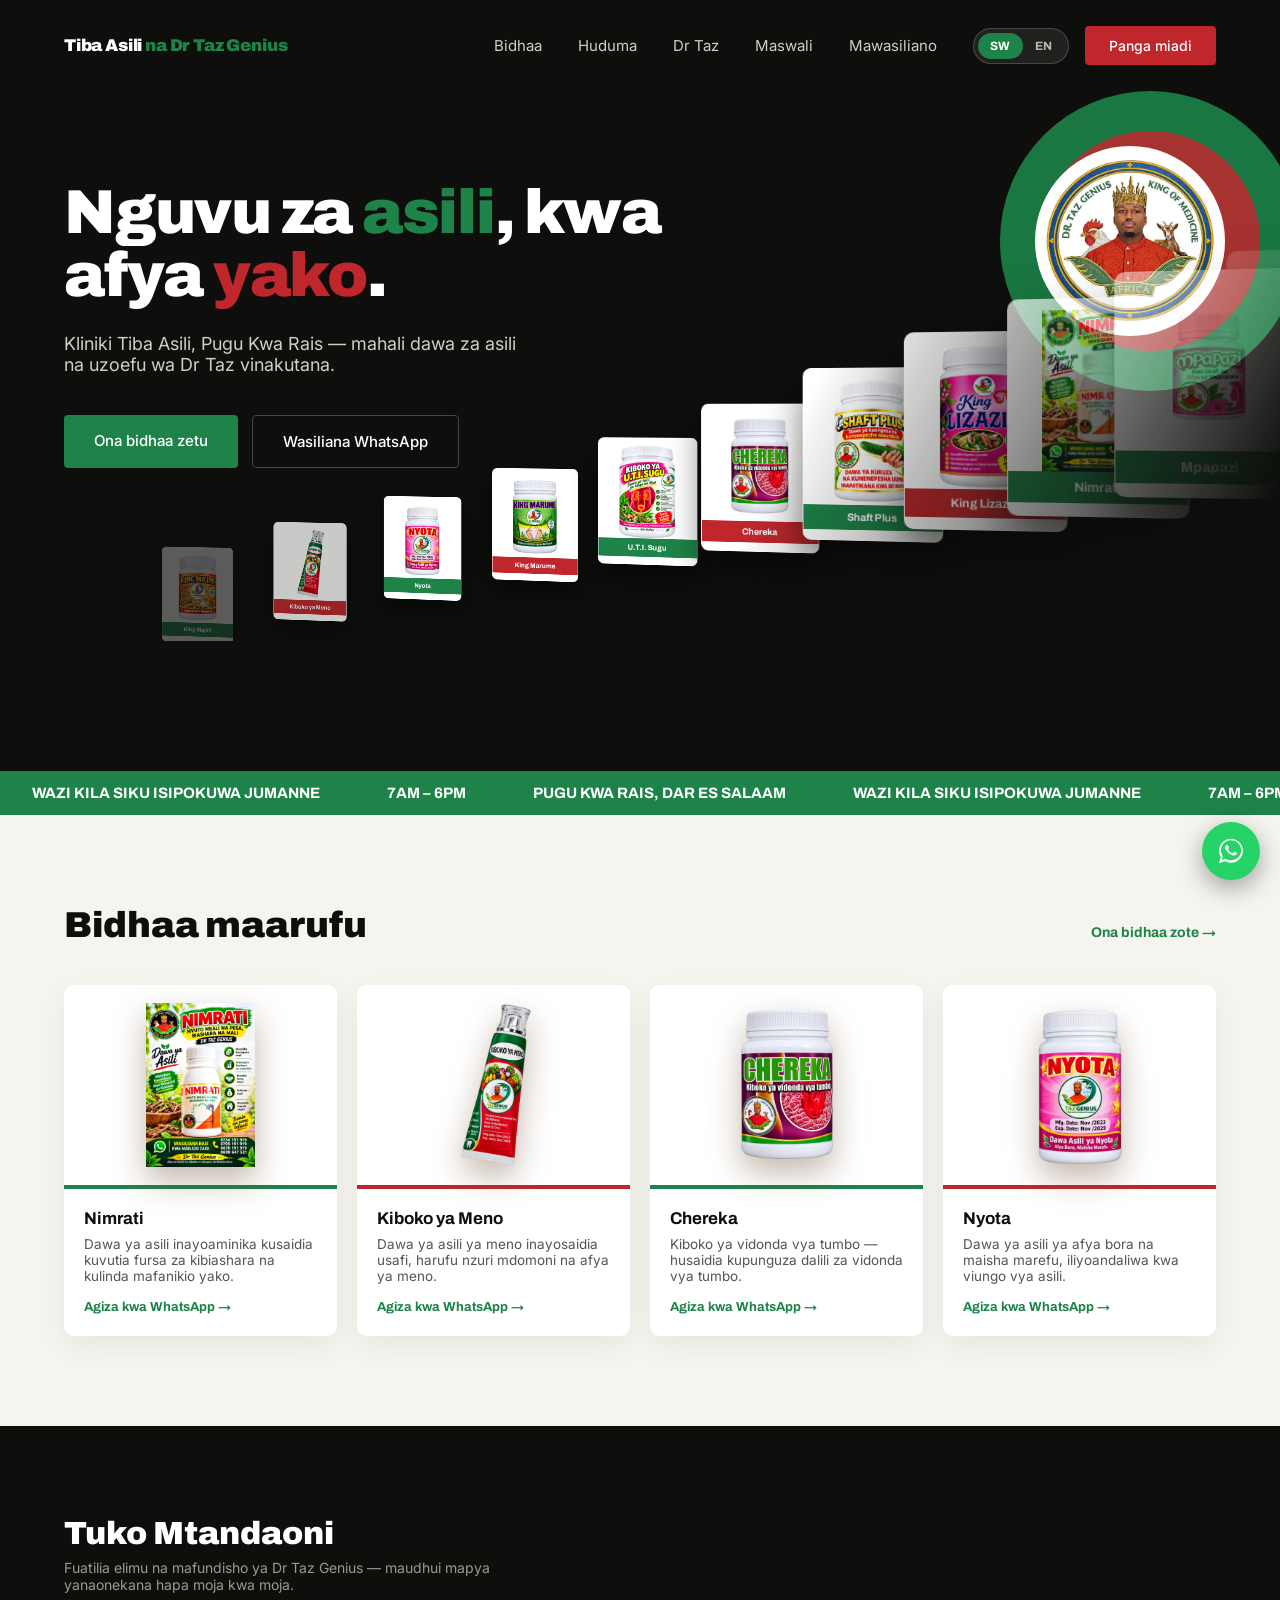
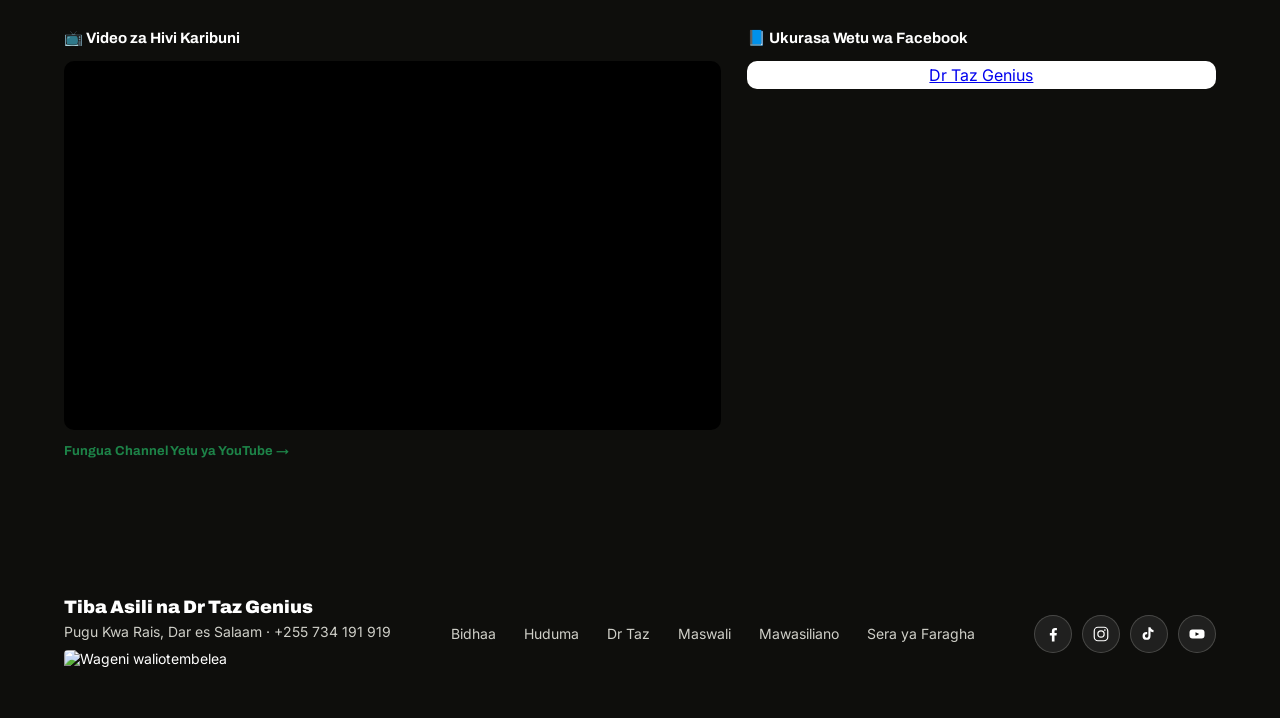
==== commit 64ff76ea: "Add FAQ page with accordion Q&A, plus payment/delivery info on contact page" ====
--- a/index.html
+++ b/index.html
@@ -266,6 +266,7 @@
     <a href="products" data-i18n="navProducts">Bidhaa</a>
     <a href="services" data-i18n="navServices">Huduma</a>
     <a href="dr-taz" data-i18n="navDrTaz">Dr Taz</a>
+    <a href="faq" data-i18n="navFaq">Maswali</a>
     <a href="contact" data-i18n="navContact">Mawasiliano</a>
     </nav>
     <div class="header-right">
@@ -401,6 +402,7 @@
     <a href="products" data-i18n="navProducts">Bidhaa</a>
     <a href="services" data-i18n="navServices">Huduma</a>
     <a href="dr-taz" data-i18n="navDrTaz">Dr Taz</a>
+    <a href="faq" data-i18n="navFaq">Maswali</a>
     <a href="contact" data-i18n="navContact">Mawasiliano</a>
     <a href="https://privacy.drtazgenius.com" target="_blank" rel="noopener" data-i18n="navPrivacy">Sera ya Faragha</a>
   </nav>
@@ -416,10 +418,6 @@
   <svg viewBox="0 0 32 32"><path d="M16 3C9 3 3.3 8.6 3.3 15.6c0 2.4.7 4.7 1.9 6.7L3 29l6.9-2.1c1.9 1 4 1.6 6.1 1.6 7 0 12.7-5.6 12.7-12.6C28.7 8.6 23 3 16 3zm0 22.9c-1.9 0-3.8-.5-5.4-1.5l-.4-.2-4.1 1.2 1.2-4-.3-.4c-1.1-1.7-1.7-3.7-1.7-5.8 0-5.9 4.8-10.7 10.8-10.7 2.9 0 5.6 1.1 7.6 3.2 2 2 3.2 4.7 3.2 7.6 0 5.9-4.9 10.6-10.8 10.6zm5.9-8c-.3-.2-1.9-1-2.2-1.1-.3-.1-.5-.2-.7.2-.2.3-.8 1.1-1 1.3-.2.2-.4.2-.7.1-.3-.2-1.4-.5-2.6-1.6-1-.9-1.6-2-1.8-2.3-.2-.3 0-.5.1-.7.1-.1.3-.4.5-.5.1-.2.2-.3.3-.5.1-.2 0-.4 0-.5-.1-.2-.7-1.7-1-2.3-.2-.6-.5-.5-.7-.5h-.6c-.2 0-.5.1-.8.4-.3.3-1 1-1 2.4s1.1 2.8 1.2 3c.1.2 2.2 3.4 5.3 4.7.7.3 1.3.5 1.8.7.8.2 1.4.2 2 .1.6-.1 1.9-.8 2.2-1.5.3-.7.3-1.3.2-1.5-.1-.1-.3-.2-.6-.4z"/></svg>
 </a>
 
-<a class="whatsapp-fab" href="https://wa.me/255734191919" target="_blank" rel="noopener" aria-label="Chat on WhatsApp">
-  <svg viewBox="0 0 32 32" xmlns="http://www.w3.org/2000/svg"><path d="M16.004 3C9.376 3 4 8.373 4 15c0 2.36.687 4.56 1.87 6.41L4 29l7.79-1.83A11.94 11.94 0 0 0 16 27c6.627 0 12-5.373 12-12S22.63 3 16.004 3zm0 21.6c-2 0-3.86-.55-5.46-1.5l-.39-.23-4.62 1.09 1.11-4.5-.25-.4A9.55 9.55 0 0 1 5.4 15c0-5.3 4.3-9.6 9.6-9.6 5.3 0 9.6 4.3 9.6 9.6 0 5.3-4.3 9.6-9.6 9.6zm5.27-7.19c-.29-.14-1.7-.84-1.96-.93-.26-.1-.46-.14-.65.14-.19.29-.75.93-.92 1.12-.17.19-.34.22-.63.07-.29-.14-1.22-.45-2.32-1.43-.86-.77-1.44-1.71-1.61-2-.17-.29-.02-.44.13-.59.13-.13.29-.34.43-.5.14-.17.19-.29.29-.48.1-.19.05-.36-.02-.5-.07-.14-.65-1.57-.89-2.15-.23-.56-.47-.48-.65-.49-.17-.01-.36-.01-.55-.01-.19 0-.5.07-.76.36-.26.29-1 .98-1 2.38 0 1.4 1.02 2.76 1.16 2.95.14.19 2 3.06 4.85 4.29.68.29 1.21.47 1.62.6.68.22 1.3.19 1.79.11.55-.08 1.7-.69 1.94-1.36.24-.67.24-1.24.17-1.36-.07-.12-.26-.19-.55-.33z"/></svg>
-</a>
-
 
 <script>
 (function(){
@@ -428,6 +426,7 @@
       navProducts: 'Bidhaa',
       navServices: 'Huduma',
       navDrTaz: 'Dr Taz',
+      navFaq: 'Maswali',
       navContact: 'Mawasiliano',
       bookBtn: 'Panga miadi',
       navPrivacy: 'Sera ya Faragha',
@@ -453,6 +452,7 @@
       navProducts: 'Products',
       navServices: 'Services',
       navDrTaz: 'Dr Taz',
+      navFaq: 'FAQ',
       navContact: 'Contact',
       bookBtn: 'Book Appointment',
       navPrivacy: 'Privacy Policy',
--- a/style.css
+++ b/style.css
@@ -223,6 +223,7 @@
     position: fixed;
     right: 20px;
     bottom: 20px;
+    bottom: calc(20px + env(safe-area-inset-bottom, 0px));
     width: 58px;
     height: 58px;
     border-radius: 50%;
@@ -237,7 +238,7 @@
   .whatsapp-float:hover { transform: scale(1.08); }
   .whatsapp-float svg { width: 30px; height: 30px; fill: var(--white); }
   @media (max-width: 560px) {
-    .whatsapp-float { right: 14px; bottom: 14px; width: 52px; height: 52px; }
+    .whatsapp-float { right: 14px; bottom: 14px; bottom: calc(14px + env(safe-area-inset-bottom, 0px)); width: 52px; height: 52px; }
     .whatsapp-float svg { width: 26px; height: 26px; }
   }
   .foot-nav { display: flex; gap: 28px; }
@@ -426,31 +427,3 @@
     .logo { font-size: 15px; }
     .btn-book { padding: 10px 18px; font-size: 13px; }
   }
-
-  .whatsapp-fab {
-    position: fixed;
-    right: 22px;
-    bottom: 22px;
-    bottom: calc(22px + env(safe-area-inset-bottom, 0px));
-    width: 58px;
-    height: 58px;
-    border-radius: 50%;
-    background: #25D366;
-    display: flex;
-    align-items: center;
-    justify-content: center;
-    box-shadow: 0 10px 26px rgba(0,0,0,0.35);
-    z-index: 999;
-    animation: fabPulse 2.6s ease-in-out infinite;
-    transition: transform 0.2s ease;
-  }
-  .whatsapp-fab:hover { transform: scale(1.08); }
-  .whatsapp-fab svg { width: 30px; height: 30px; fill: #ffffff; }
-  @keyframes fabPulse {
-    0%, 100% { box-shadow: 0 10px 26px rgba(0,0,0,0.35), 0 0 0 0 rgba(37,211,102,0.5); }
-    50% { box-shadow: 0 10px 26px rgba(0,0,0,0.35), 0 0 0 10px rgba(37,211,102,0); }
-  }
-  @media (max-width: 560px) {
-    .whatsapp-fab { width: 50px; height: 50px; right: 16px; bottom: calc(16px + env(safe-area-inset-bottom, 0px)); }
-    .whatsapp-fab svg { width: 26px; height: 26px; }
-  }
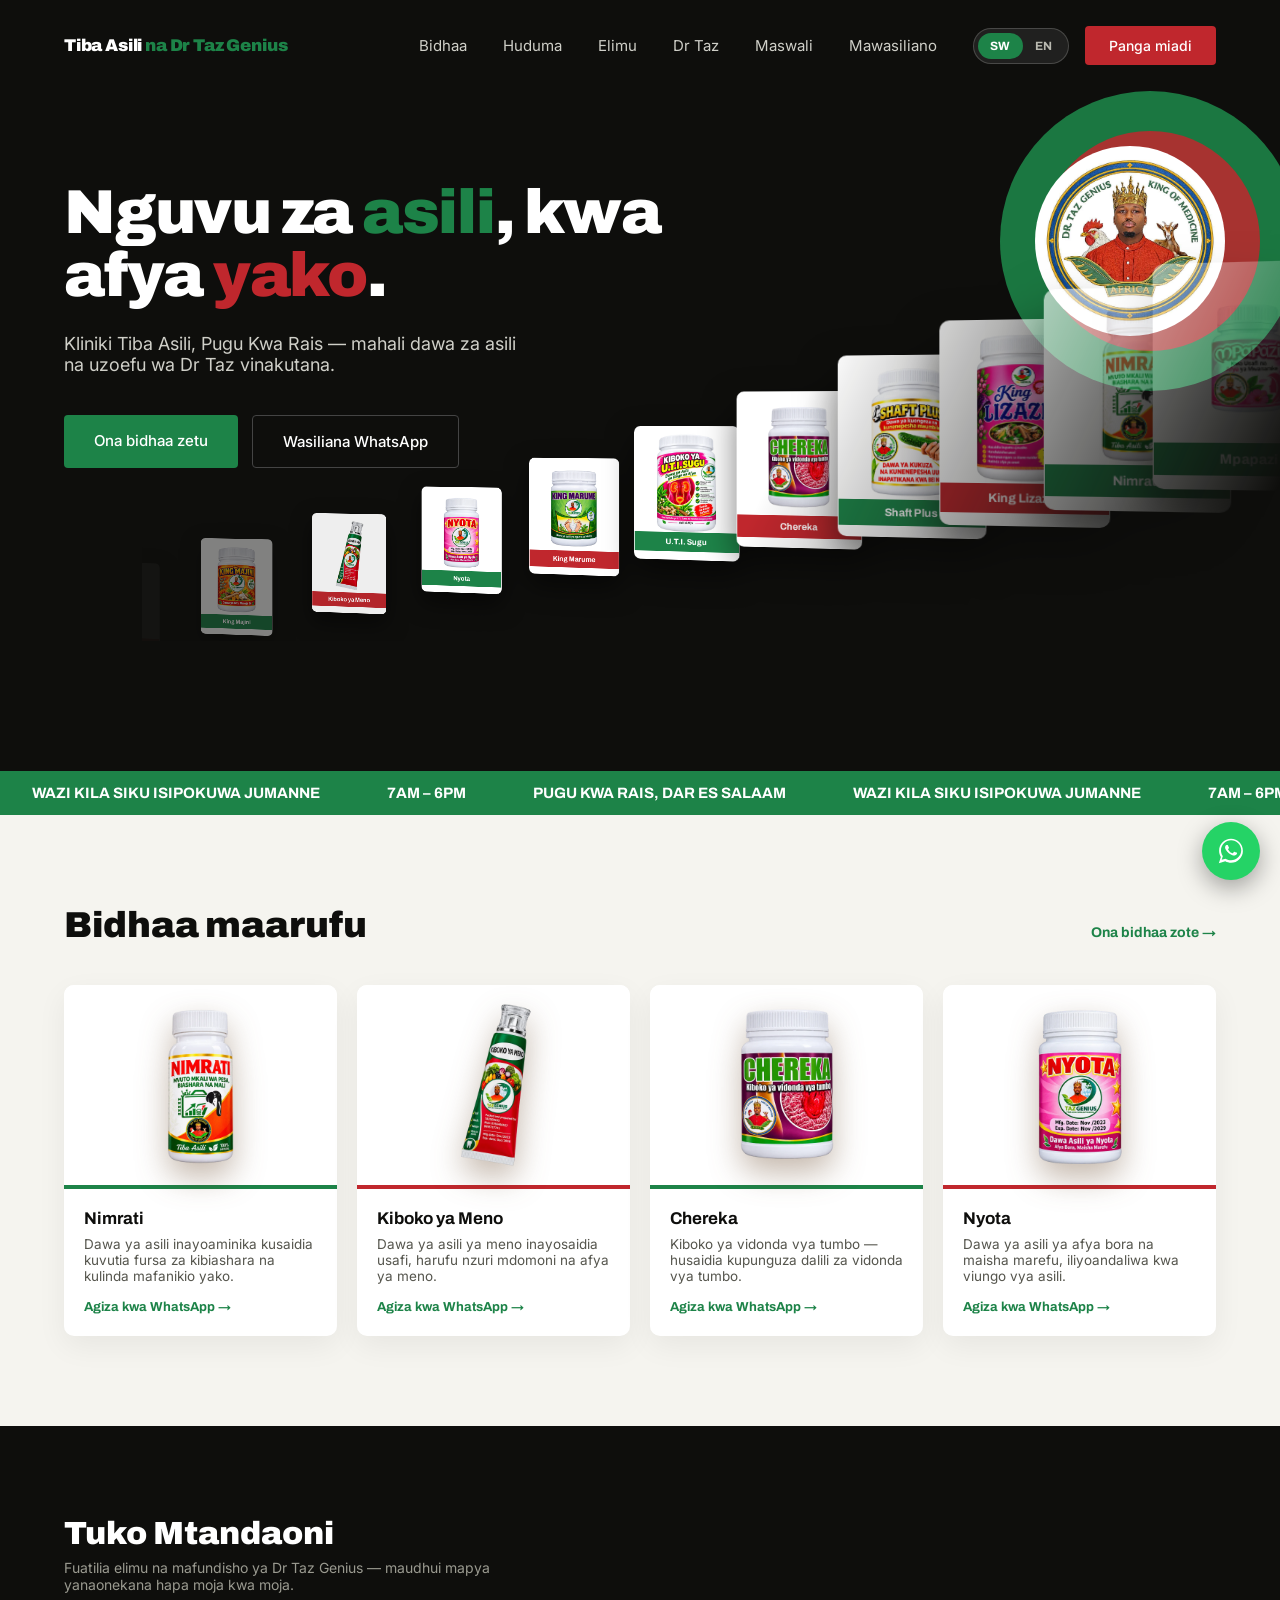
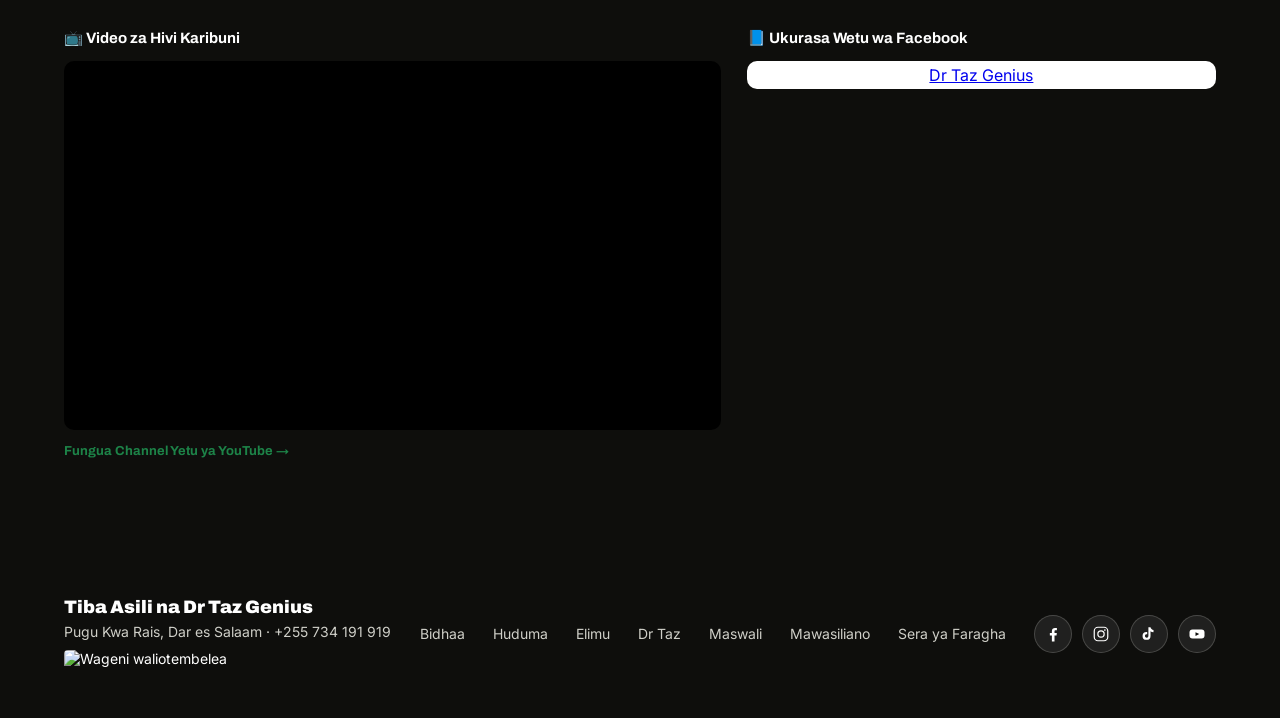
==== commit 6efdeafa: "Add product category filters, Elimu (education) page with videos + articles, and GA4 scaffolding (in" ====
--- a/index.html
+++ b/index.html
@@ -28,6 +28,7 @@
 <link rel="preconnect" href="https://fonts.googleapis.com">
 <link href="https://fonts.googleapis.com/css2?family=Archivo:wght@500;700;900&family=Inter:wght@400;500&display=swap" rel="stylesheet">
 <link rel="stylesheet" href="style.css">
+
 <style>
 
   .hero {
@@ -265,6 +266,7 @@
     <nav>
     <a href="products" data-i18n="navProducts">Bidhaa</a>
     <a href="services" data-i18n="navServices">Huduma</a>
+    <a href="elimu" data-i18n="navElimu">Elimu</a>
     <a href="dr-taz" data-i18n="navDrTaz">Dr Taz</a>
     <a href="faq" data-i18n="navFaq">Maswali</a>
     <a href="contact" data-i18n="navContact">Mawasiliano</a>
@@ -401,6 +403,7 @@
   <nav class="foot-nav">
     <a href="products" data-i18n="navProducts">Bidhaa</a>
     <a href="services" data-i18n="navServices">Huduma</a>
+    <a href="elimu" data-i18n="navElimu">Elimu</a>
     <a href="dr-taz" data-i18n="navDrTaz">Dr Taz</a>
     <a href="faq" data-i18n="navFaq">Maswali</a>
     <a href="contact" data-i18n="navContact">Mawasiliano</a>
@@ -425,6 +428,7 @@
     sw: {
       navProducts: 'Bidhaa',
       navServices: 'Huduma',
+      navElimu: 'Elimu',
       navDrTaz: 'Dr Taz',
       navFaq: 'Maswali',
       navContact: 'Mawasiliano',
@@ -451,6 +455,7 @@
     en: {
       navProducts: 'Products',
       navServices: 'Services',
+      navElimu: 'Learn',
       navDrTaz: 'Dr Taz',
       navFaq: 'FAQ',
       navContact: 'Contact',
